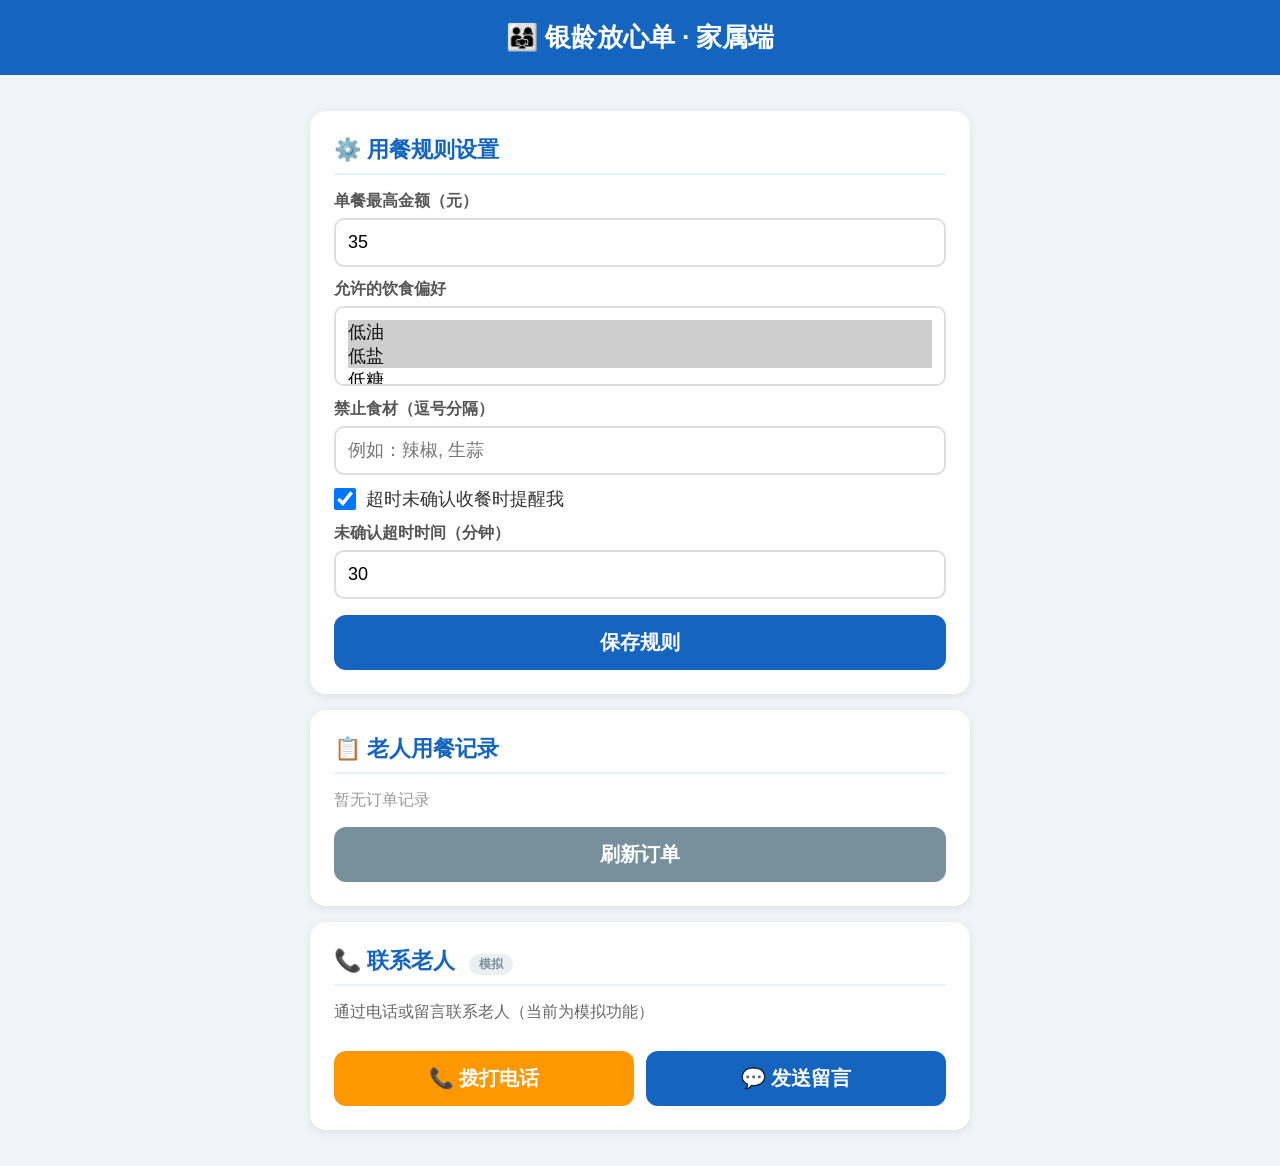
==== frontend/family/index.html @ e3188aa1 "初始化项目骨架：FastAPI后端 + 分层架构 + 接口契约 + 模拟数据 + 前端页面模板" ====
﻿<!DOCTYPE html>
<html lang="zh-CN">
<head>
<meta charset="UTF-8">
<meta name="viewport" content="width=device-width, initial-scale=1.0">
<title>银龄放心单 - 家属端</title>
<style>
  * { margin: 0; padding: 0; box-sizing: border-box; }
  body { font-family: "Microsoft YaHei", sans-serif; background: #F0F4F8; color: #333; min-height: 100vh; }
  .header { background: #1565C0; color: #fff; padding: 20px; text-align: center; font-size: 26px; font-weight: bold; }
  .container { max-width: 700px; margin: 0 auto; padding: 20px; }
  .section { background: #fff; border-radius: 16px; padding: 24px; margin: 16px 0; box-shadow: 0 2px 8px rgba(0,0,0,0.08); }
  .section h2 { font-size: 22px; color: #1565C0; margin-bottom: 16px; border-bottom: 2px solid #E3F2FD; padding-bottom: 8px; }
  .form-row { margin: 12px 0; }
  .form-row label { display: block; font-size: 16px; font-weight: bold; margin-bottom: 6px; color: #555; }
  .form-row input, .form-row select {
    width: 100%; padding: 12px; font-size: 18px; border: 2px solid #ddd;
    border-radius: 10px; outline: none;
  }
  .form-row input:focus { border-color: #1565C0; }
  .checkbox-row { display: flex; align-items: center; gap: 10px; margin: 12px 0; }
  .checkbox-row input[type=checkbox] { width: 22px; height: 22px; }
  .checkbox-row label { font-size: 18px; }
  .btn {
    display: block; width: 100%; padding: 14px; font-size: 20px; font-weight: bold;
    border: none; border-radius: 12px; cursor: pointer; margin-top: 16px; color: #fff;
  }
  .btn-primary { background: #1565C0; }
  .btn-primary:hover { background: #0D47A1; }
  .btn-warn { background: #FF9800; }
  .btn-warn:hover { background: #F57C00; }
  .order-card {
    border: 2px solid #E0E0E0; border-radius: 14px; padding: 18px; margin: 10px 0;
    transition: all 0.2s;
  }
  .order-card:hover { border-color: #1565C0; }
  .order-header { display: flex; justify-content: space-between; align-items: center; }
  .order-id { font-size: 14px; color: #999; }
  .order-meal { font-size: 20px; font-weight: bold; color: #333; }
  .order-status-badge {
    display: inline-block; padding: 4px 14px; border-radius: 20px;
    font-size: 14px; font-weight: bold;
  }
  .badge-pending { background: #FFF3E0; color: #E65100; }
  .badge-delivered { background: #E3F2FD; color: #1565C0; }
  .badge-confirmed { background: #E8F5E9; color: #2E7D32; }
  .badge-timeout { background: #FFEBEE; color: #C62828; }
  .order-detail { font-size: 16px; color: #666; margin-top: 8px; }
  .rule-result { margin-top: 8px; font-size: 14px; }
  .rule-pass { color: #2E7D32; }
  .rule-fail { color: #C62828; }
  .alert-bar {
    background: #FFF3E0; border: 2px solid #FF9800; border-radius: 12px;
    padding: 16px; margin: 12px 0; font-size: 18px; color: #E65100;
  }
  .hidden { display: none; }
  .sim-tag {
    display: inline-block; background: #ECEFF1; color: #78909C;
    padding: 2px 10px; border-radius: 12px; font-size: 12px; margin-left: 8px;
  }
</style>
</head>
<body>
<div class="header">👨‍👩‍👧 银龄放心单 · 家属端</div>
<div class="container">
  <!-- Rules Settings -->
  <div class="section">
    <h2>⚙️ 用餐规则设置</h2>
    <div class="form-row">
      <label>单餐最高金额（元）</label>
      <input type="number" id="maxPrice" value="35" min="0" step="1">
    </div>
    <div class="form-row">
      <label>允许的饮食偏好</label>
      <select id="dietaryPref" multiple style="height:80px">
        <option value="low_oil" selected>低油</option>
        <option value="low_salt" selected>低盐</option>
        <option value="low_sugar">低糖</option>
        <option value="soft_food" selected>软烂易消化</option>
      </select>
    </div>
    <div class="form-row">
      <label>禁止食材（逗号分隔）</label>
      <input type="text" id="blockedItems" placeholder="例如：辣椒, 生蒜">
    </div>
    <div class="checkbox-row">
      <input type="checkbox" id="notifyTimeout" checked>
      <label for="notifyTimeout">超时未确认收餐时提醒我</label>
    </div>
    <div class="form-row">
      <label>未确认超时时间（分钟）</label>
      <input type="number" id="timeoutMin" value="30" min="5" step="5">
    </div>
    <button class="btn btn-primary" onclick="saveRules()">保存规则</button>
  </div>

  <!-- Order List -->
  <div class="section">
    <h2>📋 老人用餐记录</h2>
    <div id="alertArea"></div>
    <div id="orderList"><p style="color:#999;font-size:16px">暂无订单记录</p></div>
    <button class="btn btn-primary" style="background:#78909C" onclick="loadOrders()">刷新订单</button>
  </div>

  <!-- Contact -->
  <div class="section">
    <h2>📞 联系老人 <span class="sim-tag">模拟</span></h2>
    <p style="font-size:16px;color:#666;margin-bottom:12px">通过电话或留言联系老人（当前为模拟功能）</p>
    <div style="display:flex;gap:12px">
      <button class="btn btn-warn" style="flex:1" onclick="contactElder('call')">📞 拨打电话</button>
      <button class="btn btn-primary" style="flex:1" onclick="contactElder('message')">💬 发送留言</button>
    </div>
    <div id="contactResult" class="hidden" style="margin-top:12px;padding:14px;background:#E8F5E9;border-radius:10px;font-size:16px"></div>
  </div>
</div>

<script>
const API = 'http://localhost:8000';
const familyId = 'family_001';
const elderId = 'elder_001';

async function saveRules() {
  const sel = document.getElementById('dietaryPref');
  const allowed = Array.from(sel.selectedOptions).map(o => o.value);
  const blocked = document.getElementById('blockedItems').value.split(',').map(s=>s.trim()).filter(Boolean);
  const rules = {
    max_price: parseFloat(document.getElementById('maxPrice').value) || 35,
    allowed_dietary: allowed,
    blocked_items: blocked,
    notify_on_unconfirm: document.getElementById('notifyTimeout').checked,
    unconfirm_timeout_minutes: parseInt(document.getElementById('timeoutMin').value) || 30,
  };
  const res = await fetch(API + '/api/family/settings', {
    method: 'POST', headers: {'Content-Type':'application/json'},
    body: JSON.stringify({ family_id: familyId, elder_id: elderId, rules: rules })
  });
  const data = await res.json();
  alert('✅ ' + data.message);
}

async function loadOrders() {
  const res = await fetch(API + '/api/family/' + familyId + '/orders');
  const orders = await res.json();
  const list = document.getElementById('orderList');
  const alertArea = document.getElementById('alertArea');
  alertArea.innerHTML = '';
  if (!orders.length) { list.innerHTML = '<p style="color:#999;font-size:16px">暂无订单记录</p>'; return; }
  list.innerHTML = '';
  const statusMap = {created:'已创建',paid:'已支付',preparing:'制作中',delivering:'配送中',delivered:'已送达',confirmed:'已确认收餐',unconfirmed_timeout:'超时未确认'};
  orders.forEach(order => {
    let badgeClass = 'badge-pending';
    if (order.status === 'delivered') badgeClass = 'badge-delivered';
    if (order.status === 'confirmed') badgeClass = 'badge-confirmed';
    if (order.status === 'unconfirmed_timeout') badgeClass = 'badge-timeout';
    const card = document.createElement('div');
    card.className = 'order-card';
    card.innerHTML = '<div class="order-header"><span class="order-meal">' + order.meal_name + '</span>' +
      '<span class="order-status-badge ' + badgeClass + '">' + (statusMap[order.status]||order.status) + '</span></div>' +
      '<div class="order-detail">价格：¥' + order.meal_price + ' | 订单号：' + order.order_id + '</div>' +
      '<div class="rule-result ' + (order.rule_passed?'rule-pass':'rule-fail') + '">' +
      (order.rule_passed ? '✅ 通过家属规则' : '⚠️ ' + (order.rule_detail||'未通过规则')) + '</div>';
    list.appendChild(card);
    if (order.status === 'delivered' && !order.confirmed) {
      alertArea.innerHTML += '<div class="alert-bar">⚠️ 订单 ' + order.order_id + ' 已送达但老人尚未确认收餐</div>';
    }
  });
}

async function contactElder(type) {
  const res = await fetch(API + '/api/family/contact', {
    method: 'POST', headers: {'Content-Type':'application/json'},
    body: JSON.stringify({ order_id: 'latest', family_id: familyId, contact_type: type })
  });
  if (res.ok) {
    const data = await res.json();
    const el = document.getElementById('contactResult');
    el.textContent = data.message;
    el.classList.remove('hidden');
  }
}

loadOrders();
</script>
</body>
</html>
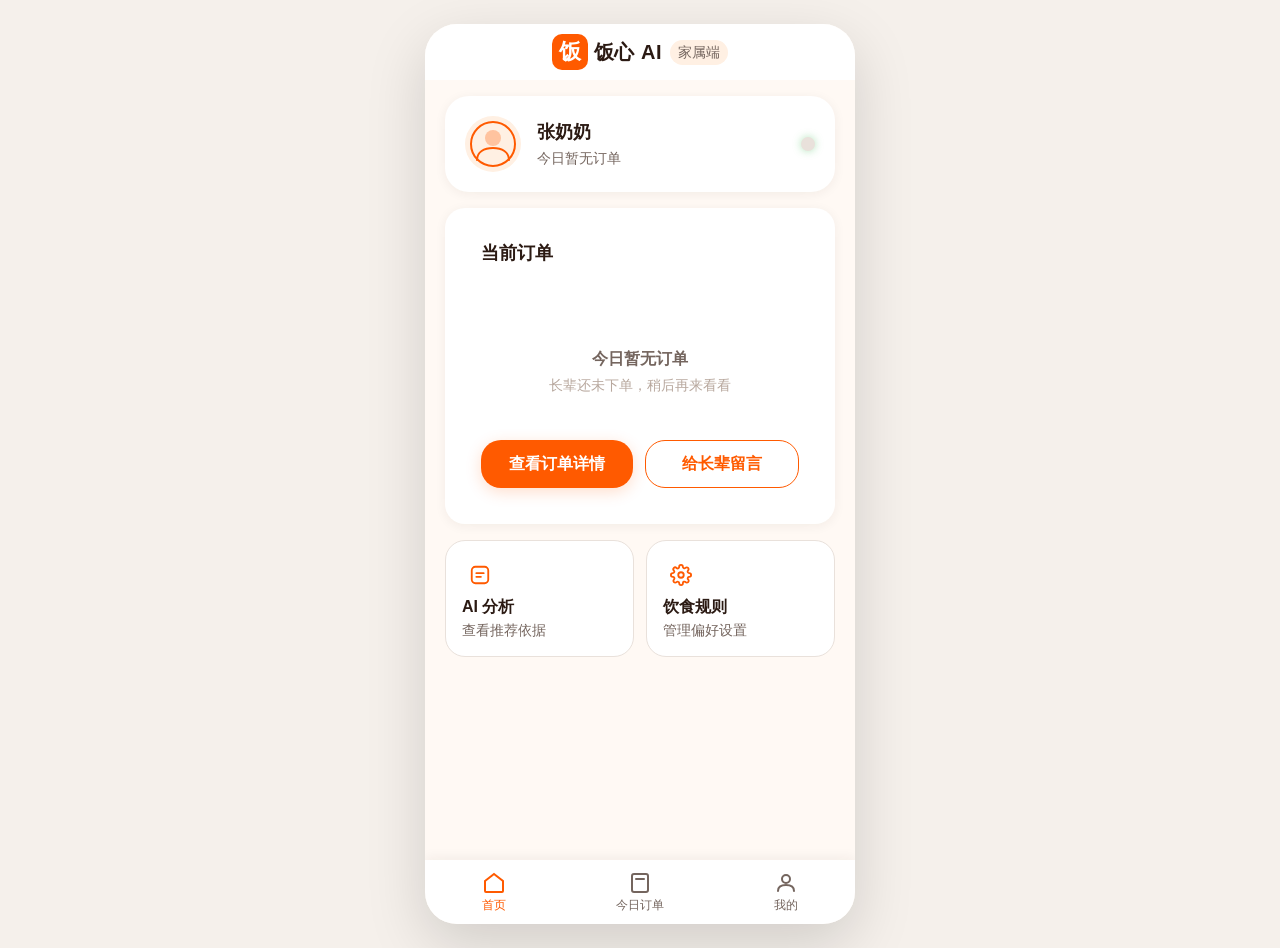
==== commit 92e3ed7c: "v1.0.0 Silver-Meal 完成fit初始化，基线可用版本" ====
--- a/frontend/family/index.html
+++ b/frontend/family/index.html
@@ -1,185 +1,745 @@
-﻿<!DOCTYPE html>
+<!DOCTYPE html>
 <html lang="zh-CN">
 <head>
-<meta charset="UTF-8">
-<meta name="viewport" content="width=device-width, initial-scale=1.0">
-<title>银龄放心单 - 家属端</title>
-<style>
-  * { margin: 0; padding: 0; box-sizing: border-box; }
-  body { font-family: "Microsoft YaHei", sans-serif; background: #F0F4F8; color: #333; min-height: 100vh; }
-  .header { background: #1565C0; color: #fff; padding: 20px; text-align: center; font-size: 26px; font-weight: bold; }
-  .container { max-width: 700px; margin: 0 auto; padding: 20px; }
-  .section { background: #fff; border-radius: 16px; padding: 24px; margin: 16px 0; box-shadow: 0 2px 8px rgba(0,0,0,0.08); }
-  .section h2 { font-size: 22px; color: #1565C0; margin-bottom: 16px; border-bottom: 2px solid #E3F2FD; padding-bottom: 8px; }
-  .form-row { margin: 12px 0; }
-  .form-row label { display: block; font-size: 16px; font-weight: bold; margin-bottom: 6px; color: #555; }
-  .form-row input, .form-row select {
-    width: 100%; padding: 12px; font-size: 18px; border: 2px solid #ddd;
-    border-radius: 10px; outline: none;
-  }
-  .form-row input:focus { border-color: #1565C0; }
-  .checkbox-row { display: flex; align-items: center; gap: 10px; margin: 12px 0; }
-  .checkbox-row input[type=checkbox] { width: 22px; height: 22px; }
-  .checkbox-row label { font-size: 18px; }
-  .btn {
-    display: block; width: 100%; padding: 14px; font-size: 20px; font-weight: bold;
-    border: none; border-radius: 12px; cursor: pointer; margin-top: 16px; color: #fff;
-  }
-  .btn-primary { background: #1565C0; }
-  .btn-primary:hover { background: #0D47A1; }
-  .btn-warn { background: #FF9800; }
-  .btn-warn:hover { background: #F57C00; }
-  .order-card {
-    border: 2px solid #E0E0E0; border-radius: 14px; padding: 18px; margin: 10px 0;
-    transition: all 0.2s;
-  }
-  .order-card:hover { border-color: #1565C0; }
-  .order-header { display: flex; justify-content: space-between; align-items: center; }
-  .order-id { font-size: 14px; color: #999; }
-  .order-meal { font-size: 20px; font-weight: bold; color: #333; }
-  .order-status-badge {
-    display: inline-block; padding: 4px 14px; border-radius: 20px;
-    font-size: 14px; font-weight: bold;
-  }
-  .badge-pending { background: #FFF3E0; color: #E65100; }
-  .badge-delivered { background: #E3F2FD; color: #1565C0; }
-  .badge-confirmed { background: #E8F5E9; color: #2E7D32; }
-  .badge-timeout { background: #FFEBEE; color: #C62828; }
-  .order-detail { font-size: 16px; color: #666; margin-top: 8px; }
-  .rule-result { margin-top: 8px; font-size: 14px; }
-  .rule-pass { color: #2E7D32; }
-  .rule-fail { color: #C62828; }
-  .alert-bar {
-    background: #FFF3E0; border: 2px solid #FF9800; border-radius: 12px;
-    padding: 16px; margin: 12px 0; font-size: 18px; color: #E65100;
-  }
-  .hidden { display: none; }
-  .sim-tag {
-    display: inline-block; background: #ECEFF1; color: #78909C;
-    padding: 2px 10px; border-radius: 12px; font-size: 12px; margin-left: 8px;
-  }
-</style>
+  <meta charset="UTF-8">
+  <meta name="viewport" content="width=device-width, initial-scale=1.0, user-scalable=no">
+  <meta http-equiv="Cache-Control" content="no-cache, no-store, must-revalidate">
+  <meta http-equiv="Pragma" content="no-cache">
+  <meta http-equiv="Expires" content="0">
+  <title>饭心 AI · 家属端</title>
+  <link rel="stylesheet" href="css/style.css?v=20260802u">
 </head>
 <body>
-<div class="header">👨‍👩‍👧 银龄放心单 · 家属端</div>
-<div class="container">
-  <!-- Rules Settings -->
-  <div class="section">
-    <h2>⚙️ 用餐规则设置</h2>
-    <div class="form-row">
-      <label>单餐最高金额（元）</label>
-      <input type="number" id="maxPrice" value="35" min="0" step="1">
-    </div>
-    <div class="form-row">
-      <label>允许的饮食偏好</label>
-      <select id="dietaryPref" multiple style="height:80px">
-        <option value="low_oil" selected>低油</option>
-        <option value="low_salt" selected>低盐</option>
-        <option value="low_sugar">低糖</option>
-        <option value="soft_food" selected>软烂易消化</option>
-      </select>
-    </div>
-    <div class="form-row">
-      <label>禁止食材（逗号分隔）</label>
-      <input type="text" id="blockedItems" placeholder="例如：辣椒, 生蒜">
-    </div>
-    <div class="checkbox-row">
-      <input type="checkbox" id="notifyTimeout" checked>
-      <label for="notifyTimeout">超时未确认收餐时提醒我</label>
-    </div>
-    <div class="form-row">
-      <label>未确认超时时间（分钟）</label>
-      <input type="number" id="timeoutMin" value="30" min="5" step="5">
-    </div>
-    <button class="btn btn-primary" onclick="saveRules()">保存规则</button>
+
+<div class="app-container">
+
+  <!-- 共享 Toast -->
+  <div class="toast" id="toast" style="display:none;"></div>
+
+  <!-- ============================================================ -->
+  <!-- PAGE B-01: 今日状态                                              -->
+  <!-- ============================================================ -->
+  <section class="page page--active" id="page-status">
+    <header class="brand-header">
+      <div class="brand-logo">
+        <div class="logo-icon-text">饭</div>
+        <span class="brand-name">饭心 AI</span>
+      </div>
+      <span class="brand-tag">家属端</span>
+    </header>
+
+    <!-- 长辈状态头部 ElderStatusHeader -->
+    <div class="elder-status-header">
+      <div class="elder-avatar">
+        <svg viewBox="0 0 48 48" fill="none"><circle cx="24" cy="24" r="22" fill="#FFF0E3" stroke="#FF5A00" stroke-width="2"/><circle cx="24" cy="18" r="8" fill="#FF5A00" opacity=".3"/><path d="M8 40C8 32 15 28 24 28C33 28 40 32 40 40" stroke="#FF5A00" stroke-width="2" stroke-linecap="round"/></svg>
+      </div>
+      <div class="elder-info">
+        <h2 class="elder-name" id="homeElderName">张奶奶</h2>
+        <p class="elder-status-text" id="elderStatusText">今日已下单，餐品配送中</p>
+      </div>
+      <div class="elder-status-indicator" id="elderStatusDot"></div>
+    </div>
+
+    <!-- 今日订单卡片 TodayOrderCard -->
+    <div class="today-order-card" id="todayOrderCard">
+      <div class="order-card-header">
+        <h3 class="order-card-title">当前订单</h3>
+        <span class="order-status-badge" id="orderStatusBadge">配送中</span>
+      </div>
+      <div class="order-card-body" id="orderCardBody">
+        <div class="order-meal-row">
+          <div class="order-meal-icon">
+            <img class="order-meal-img" id="orderMealImage" src="" alt="" style="display:none;">
+            <svg viewBox="0 0 40 40" fill="none"><ellipse cx="20" cy="28" rx="16" ry="5" fill="#E9E1DB" opacity=".4"/><ellipse cx="20" cy="20" rx="12" ry="9" fill="white" stroke="#E9E1DB" stroke-width="1.5"/></svg>
+          </div>
+          <div class="order-meal-info">
+            <span class="order-meal-name" id="orderMealName">--</span>
+            <span class="order-meal-price" id="orderMealPrice">--</span>
+          </div>
+        </div>
+        <div class="order-meta-row">
+          <div class="order-meta-item">
+            <svg viewBox="0 0 16 16" width="14" height="14"><circle cx="8" cy="8" r="7" stroke="#74655E" stroke-width="1.5"/><path d="M8 4V8L10.5 10" stroke="#74655E" stroke-width="1.5" stroke-linecap="round"/></svg>
+            <span id="orderEta">预计 -- 分钟</span>
+          </div>
+          <div class="order-meta-item">
+            <svg viewBox="0 0 16 16" width="14" height="14"><rect x="2" y="3" width="12" height="11" rx="2" stroke="#74655E" stroke-width="1.5"/><line x1="5" y1="7" x2="11" y2="7" stroke="#74655E" stroke-width="1.5"/><line x1="5" y1="10" x2="9" y2="10" stroke="#74655E" stroke-width="1.5"/></svg>
+            <span id="orderRulePass">规则已通过</span>
+          </div>
+        </div>
+      </div>
+      <!-- 无订单状态 -->
+      <div class="order-card-empty" id="orderCardEmpty" style="display:none;">
+        <div class="empty-icon">
+          <svg viewBox="0 0 48 48" fill="none"><circle cx="24" cy="24" r="20" stroke="#E9E1DB" stroke-width="2"/><line x1="16" y1="24" x2="32" y2="24" stroke="#E9E1DB" stroke-width="2" stroke-linecap="round"/></svg>
+        </div>
+        <p class="empty-text">今日暂无订单</p>
+        <p class="empty-hint">长辈还未下单，稍后再来看看</p>
+      </div>
+      <div class="order-card-actions">
+        <button class="action-btn action-btn--primary" id="viewOrderBtn">查看订单详情</button>
+        <button class="action-btn action-btn--secondary" id="leaveMsgBtn">给长辈留言</button>
+      </div>
+    </div>
+
+    <!-- 快捷操作 FamilyQuickActions -->
+    <div class="family-quick-actions">
+      <button class="family-quick-btn" id="viewAnalysisBtn">
+        <div class="fq-icon fq-icon--analysis">
+          <svg viewBox="0 0 24 24" width="22" height="22" fill="none"><rect x="3" y="3" width="18" height="18" rx="4" stroke="#FF5A00" stroke-width="2"/><line x1="8" y1="10" x2="16" y2="10" stroke="#FF5A00" stroke-width="2" stroke-linecap="round"/><line x1="8" y1="14" x2="13" y2="14" stroke="#FF5A00" stroke-width="2" stroke-linecap="round"/></svg>
+        </div>
+        <span class="fq-label">AI 分析</span>
+        <span class="fq-desc">查看推荐依据</span>
+      </button>
+      <button class="family-quick-btn" id="settingsBtn">
+        <div class="fq-icon fq-icon--settings">
+          <svg viewBox="0 0 24 24" width="22" height="22" fill="none"><circle cx="12" cy="12" r="3" stroke="#FF5A00" stroke-width="2"/><path d="M19.4 15a1.65 1.65 0 0 0 .33 1.82l.06.06a2 2 0 1 1-2.83 2.83l-.06-.06a1.65 1.65 0 0 0-1.82-.33 1.65 1.65 0 0 0-1 1.51V21a2 2 0 0 1-4 0v-.09A1.65 1.65 0 0 0 9 19.4a1.65 1.65 0 0 0-1.82.33l-.06.06a2 2 0 1 1-2.83-2.83l.06-.06A1.65 1.65 0 0 0 4.68 15a1.65 1.65 0 0 0-1.51-1H3a2 2 0 0 1 0-4h.09A1.65 1.65 0 0 0 4.6 9a1.65 1.65 0 0 0-.33-1.82l-.06-.06a2 2 0 1 1 2.83-2.83l.06.06A1.65 1.65 0 0 0 9 4.68a1.65 1.65 0 0 0 1-1.51V3a2 2 0 0 1 4 0v.09a1.65 1.65 0 0 0 1 1.51 1.65 1.65 0 0 0 1.82-.33l.06-.06a2 2 0 1 1 2.83 2.83l-.06.06A1.65 1.65 0 0 0 19.4 9a1.65 1.65 0 0 0 1.51 1H21a2 2 0 0 1 0 4h-.09a1.65 1.65 0 0 0-1.51 1z" stroke="#FF5A00" stroke-width="2"/></svg>
+        </div>
+        <span class="fq-label">饮食规则</span>
+        <span class="fq-desc">管理偏好设置</span>
+      </button>
+    </div>
+
+    <!-- 底部导航 FamilyBottomNav -->
+    <nav class="bottom-nav">
+      <button class="nav-item nav-item--active" data-page="status">
+        <svg class="nav-icon" viewBox="0 0 24 24" fill="none"><path d="M3 10L12 3L21 10V20C21 20.5 20.5 21 20 21H4C3.5 21 3 20.5 3 20V10Z" stroke="currentColor" stroke-width="2"/></svg>
+        <span class="nav-label">首页</span>
+      </button>
+      <button class="nav-item" data-page="orders">
+        <svg class="nav-icon" viewBox="0 0 24 24" fill="none"><rect x="4" y="3" width="16" height="18" rx="2" stroke="currentColor" stroke-width="2"/><line x1="8" y1="8" x2="16" y2="8" stroke="currentColor" stroke-width="2" stroke-linecap="round"/></svg>
+        <span class="nav-label">今日订单</span>
+      </button>
+      <button class="nav-item" data-page="profile">
+        <svg class="nav-icon" viewBox="0 0 24 24" fill="none"><circle cx="12" cy="8" r="4" stroke="currentColor" stroke-width="2"/><path d="M4 20C4 16 7.5 14 12 14C16.5 14 20 16 20 20" stroke="currentColor" stroke-width="2" stroke-linecap="round"/></svg>
+        <span class="nav-label">我的</span>
+      </button>
+    </nav>
+  </section>
+
+  <!-- ============================================================ -->
+  <!-- PAGE B-02: AI 分析                                              -->
+  <!-- ============================================================ -->
+  <section class="page" id="page-analysis">
+    <header class="page-header">
+      <button class="back-btn" data-back="status">
+        <svg viewBox="0 0 24 24" width="24" height="24"><path d="M15 4L7 12L15 20" stroke="currentColor" stroke-width="2.5" stroke-linecap="round" stroke-linejoin="round"/></svg>
+      </button>
+      <span class="page-title">AI 分析</span>
+      <div class="header-spacer"></div>
+    </header>
+
+    <!-- 分析摘要 AnalysisSummary -->
+    <div class="analysis-summary">
+      <div class="summary-header">
+        <svg viewBox="0 0 24 24" width="24" height="24"><circle cx="12" cy="12" r="10" stroke="#FF5A00" stroke-width="2"/><path d="M12 6V12L16 14" stroke="#FF5A00" stroke-width="2" stroke-linecap="round"/></svg>
+        <span class="summary-title">本次推荐分析</span>
+      </div>
+      <p class="summary-text" id="analysisSummaryText">
+        根据张奶奶的口味偏好和家属设定的饮食规则，AI 综合评估后推荐了最适合的餐品。
+      </p>
+    </div>
+
+    <!-- 规则命中列表 RuleMatchList -->
+    <div class="rule-match-list">
+      <h3 class="rule-section-title">偏好与规则匹配</h3>
+      <div id="ruleMatchList"></div>
+    </div>
+
+    <!-- 适合度徽章 SuitabilityBadge -->
+    <div class="suitability-badge">
+      <div class="suitability-score">
+        <svg viewBox="0 0 64 64" width="64" height="64">
+          <circle cx="32" cy="32" r="28" fill="none" stroke="#E9E1DB" stroke-width="4"/>
+          <circle cx="32" cy="32" r="28" fill="none" stroke="#35B84A" stroke-width="4" stroke-dasharray="176" stroke-dashoffset="26" stroke-linecap="round" transform="rotate(-90 32 32)"/>
+        </svg>
+        <span class="score-text" id="analysisScore">--%</span>
+      </div>
+      <div class="suitability-info">
+        <span class="suitability-title">综合适合度</span>
+        <span class="suitability-desc" id="suitabilityDesc">AI 正在评估...</span>
+      </div>
+    </div>
+  </section>
+
+  <!-- ============================================================ -->
+  <!-- PAGE B-03: 订单详情                                              -->
+  <!-- ============================================================ -->
+  <section class="page" id="page-orderdetail">
+    <header class="page-header">
+      <button class="back-btn" data-back="status">
+        <svg viewBox="0 0 24 24" width="24" height="24"><path d="M15 4L7 12L15 20" stroke="currentColor" stroke-width="2.5" stroke-linecap="round" stroke-linejoin="round"/></svg>
+      </button>
+      <span class="page-title">订单详情</span>
+      <div class="header-spacer"></div>
+    </header>
+
+    <!-- 订单信息卡片 -->
+    <div class="od-header-card">
+      <div class="od-meal-info">
+        <span class="od-meal-name" id="odMealName">清蒸鲈鱼套餐</span>
+        <span class="od-meal-price" id="odMealPrice">¥28.00</span>
+      </div>
+      <div class="od-id-row">
+        <span class="od-id" id="odOrderId">ORD-A1B2C3D4</span>
+        <span class="od-status-tag" id="odStatusTag">配送中</span>
+      </div>
+    </div>
+
+    <!-- 订单时间线 OrderTimeline -->
+    <div class="order-timeline" id="orderTimeline">
+      <div class="ot-step ot-step--done">
+        <div class="ot-indicator"><div class="ot-dot ot-dot--done"></div><div class="ot-line ot-line--done"></div></div>
+        <div class="ot-content">
+          <span class="ot-title">已下单</span>
+          <span class="ot-time" id="otTimeCreated">12:00</span>
+        </div>
+      </div>
+      <div class="ot-step ot-step--done">
+        <div class="ot-indicator"><div class="ot-dot ot-dot--done"></div><div class="ot-line ot-line--done"></div></div>
+        <div class="ot-content">
+          <span class="ot-title">商家接单</span>
+          <span class="ot-time" id="otTimePaid">12:02</span>
+        </div>
+      </div>
+      <div class="ot-step ot-step--done">
+        <div class="ot-indicator"><div class="ot-dot ot-dot--done"></div><div class="ot-line ot-line--active"></div></div>
+        <div class="ot-content">
+          <span class="ot-title">制作中</span>
+          <span class="ot-time" id="otTimePreparing">12:05</span>
+        </div>
+      </div>
+      <div class="ot-step ot-step--active">
+        <div class="ot-indicator"><div class="ot-dot ot-dot--active"></div><div class="ot-line"></div></div>
+        <div class="ot-content">
+          <span class="ot-title ot-title--current">配送中</span>
+          <span class="ot-time" id="otTimeDelivering">预计 12:35</span>
+        </div>
+      </div>
+      <div class="ot-step">
+        <div class="ot-indicator"><div class="ot-dot"></div></div>
+        <div class="ot-content">
+          <span class="ot-title">已送达</span>
+          <span class="ot-time ot-time--pending">待进入</span>
+        </div>
+      </div>
+    </div>
+
+    <!-- 收餐待确认提醒 ReceiptPendingAlert -->
+    <div class="receipt-alert" id="receiptAlert" style="display:none;">
+      <svg viewBox="0 0 20 20" width="18" height="18"><circle cx="10" cy="10" r="9" stroke="#F28C28" stroke-width="1.5"/><line x1="10" y1="5" x2="10" y2="11" stroke="#F28C28" stroke-width="1.5" stroke-linecap="round"/><circle cx="10" cy="14.5" r="1" fill="#F28C28"/></svg>
+      <span>餐品已送达，等待长辈确认收餐</span>
+    </div>
+
+    <!-- 返回 + 联系按钮 -->
+    <div class="od-actions">
+      <button class="action-btn action-btn--secondary" id="contactElderBtn">联系长辈（模拟）</button>
+    </div>
+
+    <!-- 模拟通话弹窗 -->
+    <div class="call-modal" id="callModal" style="display:none;">
+      <div class="call-bg"></div>
+      <div class="call-content">
+        <span class="call-sim-badge">模 拟</span>
+        <div class="call-avatar">
+          <svg viewBox="0 0 80 80" fill="none"><circle cx="40" cy="40" r="38" fill="#FFF0E3" stroke="#FF5A00" stroke-width="2"/><circle cx="40" cy="28" r="12" fill="#FF5A00" opacity=".3"/><path d="M16 64C16 52 26 46 40 46C54 46 64 52 64 64" stroke="#FF5A00" stroke-width="2.5" stroke-linecap="round"/></svg>
+        </div>
+        <h2 class="call-name">张奶奶</h2>
+        <p class="call-status" id="callStatus">正在呼叫...</p>
+        <p class="call-timer" id="callTimer" style="display:none;">00:00</p>
+        <p class="call-sim-hint">此通话为模拟演示，不会实际拨出</p>
+        <button class="call-hangup-btn" id="callHangupBtn" onclick="(function(){var m=document.getElementById('callModal');if(m)m.style.display='none';var t=document.getElementById('callStatus');if(t)t.textContent='正在呼叫...';var tm=document.getElementById('callTimer');if(tm)tm.style.display='none';})();">
+          <svg viewBox="0 0 24 24" width="28" height="28" fill="none"><path d="M6.5 10.5C8 8.5 10 7.5 12 7.5C14 7.5 16 8.5 17.5 10.5L19 9C17 6.5 14.5 5 12 5C9.5 5 7 6.5 5 9L6.5 10.5Z" fill="white"/><path d="M9 13C10 11.5 11 11 12 11C13 11 14 11.5 15 13L16.5 11.5C14.5 9.5 12.5 8.5 12 8.5C11.5 8.5 9.5 9.5 7.5 11.5L9 13Z" fill="white"/><rect x="6" y="15" width="12" height="4" rx="1" fill="white"/></svg>
+        </button>
+      </div>
+    </div>
+
+    <nav class="bottom-nav">
+      <button class="nav-item" data-page="status">
+        <svg class="nav-icon" viewBox="0 0 24 24" fill="none"><path d="M3 10L12 3L21 10V20C21 20.5 20.5 21 20 21H4C3.5 21 3 20.5 3 20V10Z" stroke="currentColor" stroke-width="2"/></svg>
+        <span class="nav-label">首页</span>
+      </button>
+      <button class="nav-item nav-item--active" data-page="orders">
+        <svg class="nav-icon" viewBox="0 0 24 24" fill="none"><rect x="4" y="3" width="16" height="18" rx="2" stroke="currentColor" stroke-width="2"/><line x1="8" y1="8" x2="16" y2="8" stroke="currentColor" stroke-width="2" stroke-linecap="round"/></svg>
+        <span class="nav-label">今日订单</span>
+      </button>
+      <button class="nav-item" data-page="profile">
+        <svg class="nav-icon" viewBox="0 0 24 24" fill="none"><circle cx="12" cy="8" r="4" stroke="currentColor" stroke-width="2"/><path d="M4 20C4 16 7.5 14 12 14C16.5 14 20 16 20 20" stroke="currentColor" stroke-width="2" stroke-linecap="round"/></svg>
+        <span class="nav-label">我的</span>
+      </button>
+    </nav>
+  </section>
+
+  <!-- ============================================================ -->
+  <!-- PAGE B-04: 家属留言                                              -->
+  <!-- ============================================================ -->
+  <section class="page" id="page-messages">
+    <header class="page-header">
+      <button class="back-btn" data-back="status">
+        <svg viewBox="0 0 24 24" width="24" height="24"><path d="M15 4L7 12L15 20" stroke="currentColor" stroke-width="2.5" stroke-linecap="round" stroke-linejoin="round"/></svg>
+      </button>
+      <span class="page-title">留言</span>
+      <div class="header-spacer"></div>
+    </header>
+
+    <!-- 消息线程 MessageThread -->
+    <div class="message-thread" id="messageThread">
+      <div class="msg-empty" id="msgEmpty">
+        <div class="msg-empty-icon">
+          <svg viewBox="0 0 48 48" fill="none"><rect x="8" y="8" width="32" height="32" rx="8" stroke="#E9E1DB" stroke-width="2"/><path d="M16 22H32M16 28H26" stroke="#E9E1DB" stroke-width="2" stroke-linecap="round"/></svg>
+        </div>
+        <p class="msg-empty-text">暂无留言</p>
+        <p class="msg-empty-hint">给长辈发送一条关心的消息</p>
+      </div>
+    </div>
+
+    <!-- 消息输入框 MessageComposer -->
+    <div class="message-composer">
+      <div class="composer-input-wrap">
+        <input type="text" class="composer-input" id="msgInput" placeholder="输入留言..." maxlength="500">
+      </div>
+      <button class="composer-send-btn" id="msgSendBtn" disabled>
+        <svg viewBox="0 0 20 20" width="18" height="18" fill="none"><path d="M4 10L16 2L14 18L10 12L4 10Z" fill="currentColor"/></svg>
+      </button>
+    </div>
+  </section>
+
+  <!-- ============================================================ -->
+  <!-- PAGE B-05: 饮食规则                                              -->
+  <!-- ============================================================ -->
+  <section class="page" id="page-settings">
+    <header class="page-header">
+      <button class="back-btn" data-back="status">
+        <svg viewBox="0 0 24 24" width="24" height="24"><path d="M15 4L7 12L15 20" stroke="currentColor" stroke-width="2.5" stroke-linecap="round" stroke-linejoin="round"/></svg>
+      </button>
+      <span class="page-title">饮食规则</span>
+      <div class="header-spacer"></div>
+    </header>
+
+    <!-- 预算设置 -->
+    <div class="settings-group">
+      <div class="settings-group-header">
+        <svg viewBox="0 0 20 20" width="18" height="18"><circle cx="10" cy="10" r="9" stroke="#FF5A00" stroke-width="1.5"/><path d="M6 8C6 6.5 7.5 5.5 10 5.5C12.5 5.5 14 7 14 8.5C14 10.5 10 12.5 10 12.5C10 12.5 6 10.5 6 8Z" stroke="#FF5A00" stroke-width="1.5"/></svg>
+        <span class="settings-group-title">单餐预算上限</span>
+      </div>
+      <div class="budget-row">
+        <span class="budget-label">最高金额</span>
+        <div class="budget-input-wrap">
+          <span class="budget-symbol">¥</span>
+          <input type="number" class="budget-input" id="budgetInput" value="35" min="10" max="200" step="1">
+        </div>
+        <span class="budget-suffix">/ 餐</span>
+      </div>
+      <input type="range" class="budget-slider" id="budgetSlider" min="10" max="200" value="35" step="5">
+      <div class="budget-range-labels">
+        <span>¥10</span><span>¥50</span><span>¥100</span><span>¥150</span><span>¥200</span>
+      </div>
+    </div>
+
+    <!-- 饮食偏好 -->
+    <div class="settings-group">
+      <div class="settings-group-header">
+        <svg viewBox="0 0 20 20" width="18" height="18"><path d="M3 5H17M3 10H17M3 15H12" stroke="#FF5A00" stroke-width="1.5" stroke-linecap="round"/></svg>
+        <span class="settings-group-title">饮食偏好</span>
+      </div>
+      <p class="settings-group-desc">选择长辈适合的饮食类型，AI 推荐时会优先匹配</p>
+      <div class="dietary-options" id="dietaryOptions">
+        <label class="dietary-option">
+          <input type="checkbox" value="low_oil" checked>
+          <span class="dietary-checkbox"></span>
+          <div class="dietary-info">
+            <span class="dietary-name">低油</span>
+            <span class="dietary-example">少油烹饪，清淡健康</span>
+          </div>
+        </label>
+        <label class="dietary-option">
+          <input type="checkbox" value="low_salt" checked>
+          <span class="dietary-checkbox"></span>
+          <div class="dietary-info">
+            <span class="dietary-name">低盐</span>
+            <span class="dietary-example">控制盐分摄入</span>
+          </div>
+        </label>
+        <label class="dietary-option">
+          <input type="checkbox" value="low_sugar">
+          <span class="dietary-checkbox"></span>
+          <div class="dietary-info">
+            <span class="dietary-name">低糖</span>
+            <span class="dietary-example">减少糖分摄入</span>
+          </div>
+        </label>
+        <label class="dietary-option">
+          <input type="checkbox" value="soft_food">
+          <span class="dietary-checkbox"></span>
+          <div class="dietary-info">
+            <span class="dietary-name">软烂易消化</span>
+            <span class="dietary-example">适合牙口不好的长辈</span>
+          </div>
+        </label>
+        <label class="dietary-option">
+          <input type="checkbox" value="vegetarian">
+          <span class="dietary-checkbox"></span>
+          <div class="dietary-info">
+            <span class="dietary-name">素食</span>
+            <span class="dietary-example">无肉无海鲜的植物性饮食</span>
+          </div>
+        </label>
+        <label class="dietary-option">
+          <input type="checkbox" value="high_protein">
+          <span class="dietary-checkbox"></span>
+          <div class="dietary-info">
+            <span class="dietary-name">高蛋白</span>
+            <span class="dietary-example">补充蛋白质，增强营养</span>
+          </div>
+        </label>
+        <label class="dietary-option">
+          <input type="checkbox" value="low_carb">
+          <span class="dietary-checkbox"></span>
+          <div class="dietary-info">
+            <span class="dietary-name">低碳水</span>
+            <span class="dietary-example">控制主食和糖分</span>
+          </div>
+        </label>
+        <label class="dietary-option">
+          <input type="checkbox" value="gluten_free">
+          <span class="dietary-checkbox"></span>
+          <div class="dietary-info">
+            <span class="dietary-name">无麸质</span>
+            <span class="dietary-example">避免面筋不耐受</span>
+          </div>
+        </label>
+        <label class="dietary-option">
+          <input type="checkbox" value="halal">
+          <span class="dietary-checkbox"></span>
+          <div class="dietary-info">
+            <span class="dietary-name">清真</span>
+            <span class="dietary-example">清真饮食，不含猪肉</span>
+          </div>
+        </label>
+        <label class="dietary-option">
+          <input type="checkbox" value="no_pork">
+          <span class="dietary-checkbox"></span>
+          <div class="dietary-info">
+            <span class="dietary-name">无猪肉</span>
+            <span class="dietary-example">不吃猪肉</span>
+          </div>
+        </label>
+        <label class="dietary-option">
+          <input type="checkbox" value="no_seafood">
+          <span class="dietary-checkbox"></span>
+          <div class="dietary-info">
+            <span class="dietary-name">无海鲜</span>
+            <span class="dietary-example">不吃海鲜</span>
+          </div>
+        </label>
+        <label class="dietary-option">
+          <input type="checkbox" value="low_purine">
+          <span class="dietary-checkbox"></span>
+          <div class="dietary-info">
+            <span class="dietary-name">低嘌呤</span>
+            <span class="dietary-example">适合尿酸偏高人群</span>
+          </div>
+        </label>
+      </div>
+      <p class="settings-group-hint">可上下滑动查看更多选项</p>
+    </div>
+
+    <!-- 禁忌食材 -->
+    <div class="settings-group">
+      <div class="settings-group-header">
+        <svg viewBox="0 0 20 20" width="18" height="18"><circle cx="10" cy="10" r="9" stroke="#C63B2F" stroke-width="1.5"/><line x1="6" y1="6" x2="14" y2="14" stroke="#C63B2F" stroke-width="1.5" stroke-linecap="round"/></svg>
+        <span class="settings-group-title">禁忌食材</span>
+      </div>
+      <p class="settings-group-desc">添加长辈不能吃的食材，推荐时会自动排除</p>
+      <div class="blocked-tags" id="blockedTags"></div>
+      <div class="blocked-input-row">
+        <input type="text" class="blocked-input" id="blockedInput" placeholder="输入食材名称，如：海鲜" maxlength="20">
+        <button class="blocked-add-btn" id="blockedAddBtn">添加</button>
+      </div>
+    </div>
+
+    <!-- 提醒设置 -->
+    <div class="settings-group">
+      <div class="settings-group-header">
+        <svg viewBox="0 0 20 20" width="18" height="18"><path d="M14 12V8C14 5.5 12 3.5 9.5 3.5C7 3.5 5 5.5 5 8V12L3 14H16L14 12Z" stroke="#FF5A00" stroke-width="1.5"/><circle cx="13" cy="16" r="2" fill="#FF5A00" opacity=".2" stroke="#FF5A00" stroke-width="1.5"/></svg>
+        <span class="settings-group-title">提醒设置</span>
+      </div>
+      <div class="toggle-row">
+        <div class="toggle-info">
+          <span class="toggle-label">超时未确认提醒</span>
+          <span class="toggle-desc">长辈超过设定时间未确认收餐时推送通知</span>
+        </div>
+        <label class="toggle-switch">
+          <input type="checkbox" id="notifyToggle" checked>
+          <span class="toggle-slider"></span>
+        </label>
+      </div>
+      <div class="timeout-row" id="timeoutRow">
+        <span class="timeout-label">超时时间</span>
+        <div class="timeout-input-wrap">
+          <select class="timeout-select" id="timeoutSelect">
+            <option value="15">15 分钟</option>
+            <option value="30" selected>30 分钟</option>
+            <option value="45">45 分钟</option>
+            <option value="60">60 分钟</option>
+          </select>
+        </div>
+      </div>
+    </div>
+
+    <!-- 备注 -->
+    <div class="settings-group">
+      <div class="settings-group-header">
+        <svg viewBox="0 0 20 20" width="18" height="18"><rect x="3" y="3" width="14" height="14" rx="3" stroke="#FF5A00" stroke-width="1.5"/><line x1="7" y1="8" x2="13" y2="8" stroke="#FF5A00" stroke-width="1.2" stroke-linecap="round"/><line x1="7" y1="11" x2="13" y2="11" stroke="#FF5A00" stroke-width="1.2" stroke-linecap="round"/></svg>
+        <span class="settings-group-title">备注</span>
+      </div>
+      <textarea class="notes-input" id="notesInput" placeholder="如：多加米饭、少放味精、不要辣..." maxlength="200"></textarea>
+      <span class="notes-count" id="notesCount">0 / 200</span>
+    </div>
+
+    <!-- 保存按钮 -->
+    <div class="settings-save-area">
+      <button class="save-btn" id="saveSettingsBtn">保存规则</button>
+      <button class="reset-btn" id="resetSettingsBtn">恢复默认</button>
+    </div>
+  </section>
+
+  <!-- 规则确认弹窗 -->
+  <div class="rules-confirm-overlay" id="rulesConfirmOverlay" style="display:none;">
+    <div class="rules-confirm-box">
+      <div class="rules-confirm-icon">⚙️</div>
+      <p class="rules-confirm-title">确认保存规则</p>
+      <p class="rules-confirm-desc">请确认以下用餐规则：</p>
+      <div class="rules-preview" id="rulesConfirmPreview"></div>
+      <div class="rules-confirm-actions">
+        <button class="rules-btn rules-btn--back" id="rulesConfirmBack">返回修改</button>
+        <button class="rules-btn rules-btn--save" id="rulesConfirmSave">确认保存</button>
+      </div>
+    </div>
   </div>
 
-  <!-- Order List -->
-  <div class="section">
-    <h2>📋 老人用餐记录</h2>
-    <div id="alertArea"></div>
-    <div id="orderList"><p style="color:#999;font-size:16px">暂无订单记录</p></div>
-    <button class="btn btn-primary" style="background:#78909C" onclick="loadOrders()">刷新订单</button>
-  </div>
-
-  <!-- Contact -->
-  <div class="section">
-    <h2>📞 联系老人 <span class="sim-tag">模拟</span></h2>
-    <p style="font-size:16px;color:#666;margin-bottom:12px">通过电话或留言联系老人（当前为模拟功能）</p>
-    <div style="display:flex;gap:12px">
-      <button class="btn btn-warn" style="flex:1" onclick="contactElder('call')">📞 拨打电话</button>
-      <button class="btn btn-primary" style="flex:1" onclick="contactElder('message')">💬 发送留言</button>
-    </div>
-    <div id="contactResult" class="hidden" style="margin-top:12px;padding:14px;background:#E8F5E9;border-radius:10px;font-size:16px"></div>
-  </div>
+  <!-- ============================================================ -->
+  <!-- PAGE B-06: 我的                                                  -->
+  <!-- ============================================================ -->
+  <section class="page" id="page-profile">
+    <header class="page-header">
+      <button class="back-btn" data-back="status">
+        <svg viewBox="0 0 24 24" width="24" height="24"><path d="M15 4L7 12L15 20" stroke="currentColor" stroke-width="2.5" stroke-linecap="round" stroke-linejoin="round"/></svg>
+      </button>
+      <span class="page-title">我的</span>
+      <div class="header-spacer"></div>
+    </header>
+
+    <!-- 家属信息（点击进入个人信息编辑页） -->
+    <div class="elder-status-header elder-card" id="familyElderCard">
+      <div class="elder-avatar">
+        <svg viewBox="0 0 48 48" fill="none"><circle cx="24" cy="24" r="22" fill="#FFF0E3" stroke="#FF5A00" stroke-width="2"/><circle cx="24" cy="16" r="7" fill="#FF5A00" opacity=".3"/><path d="M10 38C10 31 16 28 24 28C32 28 38 31 38 38" stroke="#FF5A00" stroke-width="2" stroke-linecap="round"/></svg>
+      </div>
+      <div class="elder-info">
+        <h2 class="elder-name" id="familyProfileName">女儿</h2>
+        <p class="elder-status-text" id="familyProfileInfo">关注长辈：张奶奶</p>
+      </div>
+      <svg class="profile-arrow" viewBox="0 0 16 16" width="16" height="16"><path d="M5 3L11 8L5 13" stroke="#B8A89E" stroke-width="1.5" stroke-linecap="round" stroke-linejoin="round"/></svg>
+    </div>
+
+    <!-- 功能入口 -->
+    <div class="family-quick-actions">
+      <button class="family-quick-btn" id="profileMsgsBtn">
+        <div class="fq-icon fq-icon--analysis">
+          <svg viewBox="0 0 24 24" width="22" height="22" fill="none"><path d="M4 4H20V16H8L4 20V4Z" stroke="#FF5A00" stroke-width="2" stroke-linejoin="round"/></svg>
+        </div>
+        <span class="fq-label">留言记录</span>
+        <span class="fq-desc">查看与长辈的留言</span>
+      </button>
+      <button class="family-quick-btn" id="profileOrdersBtn">
+        <div class="fq-icon fq-icon--settings">
+          <svg viewBox="0 0 24 24" width="22" height="22" fill="none"><rect x="4" y="3" width="16" height="18" rx="2" stroke="#FF5A00" stroke-width="2"/><line x1="8" y1="8" x2="16" y2="8" stroke="#FF5A00" stroke-width="2" stroke-linecap="round"/></svg>
+        </div>
+        <span class="fq-label">订单记录</span>
+        <span class="fq-desc">查看长辈的订单</span>
+      </button>
+    </div>
+    <div class="family-quick-actions">
+      <button class="family-quick-btn" id="profileRulesBtn">
+        <div class="fq-icon fq-icon--analysis">
+          <svg viewBox="0 0 24 24" width="22" height="22" fill="none"><rect x="3" y="3" width="18" height="18" rx="4" stroke="#FF5A00" stroke-width="2"/><line x1="8" y1="10" x2="16" y2="10" stroke="#FF5A00" stroke-width="2" stroke-linecap="round"/><line x1="8" y1="14" x2="13" y2="14" stroke="#FF5A00" stroke-width="2" stroke-linecap="round"/></svg>
+        </div>
+        <span class="fq-label">已保存的饮食规则</span>
+        <span class="fq-desc">查看已保存的规则</span>
+      </button>
+      <button class="family-quick-btn" id="profileAnalysisBtn">
+        <div class="fq-icon fq-icon--settings">
+          <svg viewBox="0 0 24 24" width="22" height="22" fill="none"><circle cx="12" cy="12" r="10" stroke="#FF5A00" stroke-width="2"/><path d="M12 6V12L16 14" stroke="#FF5A00" stroke-width="2" stroke-linecap="round"/></svg>
+        </div>
+        <span class="fq-label">AI 分析</span>
+        <span class="fq-desc">查看推荐依据</span>
+      </button>
+    </div>
+
+    <nav class="bottom-nav">
+      <button class="nav-item" data-page="status">
+        <svg class="nav-icon" viewBox="0 0 24 24" fill="none"><path d="M3 10L12 3L21 10V20C21 20.5 20.5 21 20 21H4C3.5 21 3 20.5 3 20V10Z" stroke="currentColor" stroke-width="2"/></svg>
+        <span class="nav-label">首页</span>
+      </button>
+      <button class="nav-item" data-page="orders">
+        <svg class="nav-icon" viewBox="0 0 24 24" fill="none"><rect x="4" y="3" width="16" height="18" rx="2" stroke="currentColor" stroke-width="2"/><line x1="8" y1="8" x2="16" y2="8" stroke="currentColor" stroke-width="2" stroke-linecap="round"/></svg>
+        <span class="nav-label">今日订单</span>
+      </button>
+      <button class="nav-item nav-item--active" data-page="profile">
+        <svg class="nav-icon" viewBox="0 0 24 24" fill="none"><circle cx="12" cy="8" r="4" stroke="currentColor" stroke-width="2"/><path d="M4 20C4 16 7.5 14 12 14C16.5 14 20 16 20 20" stroke="currentColor" stroke-width="2" stroke-linecap="round"/></svg>
+        <span class="nav-label">我的</span>
+      </button>
+    </nav>
+  </section>
+
+  <!-- ============================================================ -->
+  <!-- PAGE B-07: 个人信息编辑                                          -->
+  <!-- ============================================================ -->
+  <section class="page" id="page-family-edit">
+    <header class="page-header">
+      <button class="back-btn" id="familyEditBack">
+        <svg viewBox="0 0 24 24" width="24" height="24" fill="none"><path d="M15 4L7 12L15 20" stroke="currentColor" stroke-width="2.5" stroke-linecap="round" stroke-linejoin="round"/></svg>
+      </button>
+      <span class="page-title">个人信息</span>
+      <div class="header-spacer"></div>
+    </header>
+
+    <div class="profile-form">
+      <div class="form-group">
+        <label class="form-label">姓名</label>
+        <input type="text" class="form-input" id="familyEditName" placeholder="请输入姓名" maxlength="20">
+      </div>
+      <div class="form-group">
+        <label class="form-label">年龄</label>
+        <input type="number" class="form-input" id="familyEditAge" placeholder="请输入年龄" min="18" max="120" inputmode="numeric">
+      </div>
+      <div class="form-group">
+        <label class="form-label">性别</label>
+        <select class="form-input" id="familyEditGender">
+          <option value="女">女</option>
+          <option value="男">男</option>
+          <option value="保密">保密</option>
+        </select>
+      </div>
+      <div class="form-group">
+        <label class="form-label">电话号码</label>
+        <input type="tel" class="form-input" id="familyEditPhone" placeholder="请输入电话号码" maxlength="11" inputmode="numeric">
+      </div>
+      <div class="form-group">
+        <label class="form-label">关注长辈</label>
+        <input type="text" class="form-input" id="familyEditElder" placeholder="请输入关注的长辈姓名" maxlength="20">
+      </div>
+      <div class="form-group">
+        <label class="form-label">关注长辈性别</label>
+        <select class="form-input" id="familyEditElderGender">
+          <option value="女">女</option>
+          <option value="男">男</option>
+          <option value="保密">保密</option>
+        </select>
+      </div>
+    </div>
+
+    <div class="profile-save-area">
+      <button class="save-btn" id="familyEditSaveBtn">保存信息</button>
+    </div>
+  </section>
+
+  <!-- ============================================================ -->
+  <!-- PAGE B-08: 已保存的饮食规则                                       -->
+  <!-- ============================================================ -->
+  <section class="page" id="page-family-rules">
+    <header class="page-header">
+      <button class="back-btn" id="familyRulesBack">
+        <svg viewBox="0 0 24 24" width="24" height="24" fill="none"><path d="M15 4L7 12L15 20" stroke="currentColor" stroke-width="2.5" stroke-linecap="round" stroke-linejoin="round"/></svg>
+      </button>
+      <span class="page-title">已保存的饮食规则</span>
+      <div class="header-spacer"></div>
+    </header>
+
+    <div class="profile-rules-card">
+      <div class="prc-header">
+        <svg viewBox="0 0 20 20" width="18" height="18"><rect x="3" y="3" width="14" height="14" rx="3" stroke="#FF5A00" stroke-width="1.5"/><line x1="7" y1="8" x2="13" y2="8" stroke="#FF5A00" stroke-width="1.2" stroke-linecap="round"/><line x1="7" y1="11" x2="13" y2="11" stroke="#FF5A00" stroke-width="1.2" stroke-linecap="round"/></svg>
+        <span class="prc-title">长辈饮食规则</span>
+      </div>
+      <div class="prc-body" id="familyRulesBody">
+        <div class="prc-row"><span class="prc-label">单餐预算</span><span class="prc-value" id="frMaxPrice">--</span></div>
+        <div class="prc-row"><span class="prc-label">饮食偏好</span><span class="prc-value" id="frDietary">--</span></div>
+        <div class="prc-row"><span class="prc-label">禁忌食材</span><span class="prc-value" id="frBlocked">--</span></div>
+        <div class="prc-row"><span class="prc-label">超时提醒</span><span class="prc-value" id="frNotify">--</span></div>
+        <div class="prc-row"><span class="prc-label">备注</span><span class="prc-value" id="frNotes">--</span></div>
+      </div>
+      <button class="modify-btn" id="familyRulesModifyBtn">修改规则</button>
+    </div>
+  </section>
+
+  <!-- ============================================================ -->
+  <!-- PAGE B-09: 今日订单                                              -->
+  <!-- ============================================================ -->
+  <section class="page" id="page-family-orders">
+    <header class="page-header">
+      <button class="back-btn" id="familyOrdersBack">
+        <svg viewBox="0 0 24 24" width="24" height="24"><path d="M15 4L7 12L15 20" stroke="currentColor" stroke-width="2.5" stroke-linecap="round" stroke-linejoin="round"/></svg>
+      </button>
+      <span class="page-title">今日订单</span>
+      <div class="header-spacer"></div>
+    </header>
+
+    <div class="today-orders-header" id="familyOrdersCount"></div>
+    <div class="today-orders-list" id="familyOrdersList"></div>
+
+    <!-- 空状态 -->
+    <div class="order-card-empty" id="familyOrdersEmpty" style="display:none;">
+      <div class="empty-icon">
+        <svg viewBox="0 0 48 48" fill="none"><circle cx="24" cy="24" r="20" stroke="#E9E1DB" stroke-width="2"/><line x1="16" y1="24" x2="32" y2="24" stroke="#E9E1DB" stroke-width="2" stroke-linecap="round"/></svg>
+      </div>
+      <p class="empty-text">今日暂无订单</p>
+      <p class="empty-hint">长辈今天还没有下单</p>
+    </div>
+
+    <nav class="bottom-nav">
+      <button class="nav-item" data-page="status">
+        <svg class="nav-icon" viewBox="0 0 24 24" fill="none"><path d="M3 10L12 3L21 10V20C21 20.5 20.5 21 20 21H4C3.5 21 3 20.5 3 20V10Z" stroke="currentColor" stroke-width="2"/></svg>
+        <span class="nav-label">首页</span>
+      </button>
+      <button class="nav-item nav-item--active" data-page="orders">
+        <svg class="nav-icon" viewBox="0 0 24 24" fill="none"><rect x="4" y="3" width="16" height="18" rx="2" stroke="currentColor" stroke-width="2"/><line x1="8" y1="8" x2="16" y2="8" stroke="currentColor" stroke-width="2" stroke-linecap="round"/></svg>
+        <span class="nav-label">今日订单</span>
+      </button>
+      <button class="nav-item" data-page="profile">
+        <svg class="nav-icon" viewBox="0 0 24 24" fill="none"><circle cx="12" cy="8" r="4" stroke="currentColor" stroke-width="2"/><path d="M4 20C4 16 7.5 14 12 14C16.5 14 20 16 20 20" stroke="currentColor" stroke-width="2" stroke-linecap="round"/></svg>
+        <span class="nav-label">我的</span>
+      </button>
+    </nav>
+  </section>
+
+  <!-- ============================================================ -->
+  <!-- PAGE B-10: 订单记录（历史订单）                                     -->
+  <!-- ============================================================ -->
+  <section class="page" id="page-family-history">
+    <header class="page-header">
+      <button class="back-btn" id="familyHistoryBack">
+        <svg viewBox="0 0 24 24" width="24" height="24"><path d="M15 4L7 12L15 20" stroke="currentColor" stroke-width="2.5" stroke-linecap="round" stroke-linejoin="round"/></svg>
+      </button>
+      <span class="page-title">订单记录</span>
+      <div class="header-spacer"></div>
+    </header>
+
+    <div class="today-orders-header" id="familyHistoryCount"></div>
+    <div class="today-orders-list" id="familyHistoryList"></div>
+
+    <!-- 空状态 -->
+    <div class="order-card-empty" id="familyHistoryEmpty" style="display:none;">
+      <div class="empty-icon">
+        <svg viewBox="0 0 48 48" fill="none"><rect x="8" y="8" width="32" height="32" rx="6" stroke="#E9E1DB" stroke-width="2"/><line x1="16" y1="20" x2="32" y2="20" stroke="#E9E1DB" stroke-width="2" stroke-linecap="round"/><line x1="16" y1="26" x2="28" y2="26" stroke="#E9E1DB" stroke-width="2" stroke-linecap="round"/></svg>
+      </div>
+      <p class="empty-text">暂无订单记录</p>
+      <p class="empty-hint">长辈还没有下单记录</p>
+    </div>
+  </section>
+
 </div>
 
-<script>
-const API = 'http://localhost:8000';
-const familyId = 'family_001';
-const elderId = 'elder_001';
-
-async function saveRules() {
-  const sel = document.getElementById('dietaryPref');
-  const allowed = Array.from(sel.selectedOptions).map(o => o.value);
-  const blocked = document.getElementById('blockedItems').value.split(',').map(s=>s.trim()).filter(Boolean);
-  const rules = {
-    max_price: parseFloat(document.getElementById('maxPrice').value) || 35,
-    allowed_dietary: allowed,
-    blocked_items: blocked,
-    notify_on_unconfirm: document.getElementById('notifyTimeout').checked,
-    unconfirm_timeout_minutes: parseInt(document.getElementById('timeoutMin').value) || 30,
-  };
-  const res = await fetch(API + '/api/family/settings', {
-    method: 'POST', headers: {'Content-Type':'application/json'},
-    body: JSON.stringify({ family_id: familyId, elder_id: elderId, rules: rules })
-  });
-  const data = await res.json();
-  alert('✅ ' + data.message);
-}
-
-async function loadOrders() {
-  const res = await fetch(API + '/api/family/' + familyId + '/orders');
-  const orders = await res.json();
-  const list = document.getElementById('orderList');
-  const alertArea = document.getElementById('alertArea');
-  alertArea.innerHTML = '';
-  if (!orders.length) { list.innerHTML = '<p style="color:#999;font-size:16px">暂无订单记录</p>'; return; }
-  list.innerHTML = '';
-  const statusMap = {created:'已创建',paid:'已支付',preparing:'制作中',delivering:'配送中',delivered:'已送达',confirmed:'已确认收餐',unconfirmed_timeout:'超时未确认'};
-  orders.forEach(order => {
-    let badgeClass = 'badge-pending';
-    if (order.status === 'delivered') badgeClass = 'badge-delivered';
-    if (order.status === 'confirmed') badgeClass = 'badge-confirmed';
-    if (order.status === 'unconfirmed_timeout') badgeClass = 'badge-timeout';
-    const card = document.createElement('div');
-    card.className = 'order-card';
-    card.innerHTML = '<div class="order-header"><span class="order-meal">' + order.meal_name + '</span>' +
-      '<span class="order-status-badge ' + badgeClass + '">' + (statusMap[order.status]||order.status) + '</span></div>' +
-      '<div class="order-detail">价格：¥' + order.meal_price + ' | 订单号：' + order.order_id + '</div>' +
-      '<div class="rule-result ' + (order.rule_passed?'rule-pass':'rule-fail') + '">' +
-      (order.rule_passed ? '✅ 通过家属规则' : '⚠️ ' + (order.rule_detail||'未通过规则')) + '</div>';
-    list.appendChild(card);
-    if (order.status === 'delivered' && !order.confirmed) {
-      alertArea.innerHTML += '<div class="alert-bar">⚠️ 订单 ' + order.order_id + ' 已送达但老人尚未确认收餐</div>';
-    }
-  });
-}
-
-async function contactElder(type) {
-  const res = await fetch(API + '/api/family/contact', {
-    method: 'POST', headers: {'Content-Type':'application/json'},
-    body: JSON.stringify({ order_id: 'latest', family_id: familyId, contact_type: type })
-  });
-  if (res.ok) {
-    const data = await res.json();
-    const el = document.getElementById('contactResult');
-    el.textContent = data.message;
-    el.classList.remove('hidden');
-  }
-}
-
-loadOrders();
-</script>
+<script src="js/api.js?v=20260802t"></script>
+<script src="js/app.js?v=20260802aa"></script>
 </body>
-</html>+</html>
--- a/frontend/family/css/style.css
+++ b/frontend/family/css/style.css
@@ -0,0 +1,296 @@
+/* ============================================================
+   饭心 · 家属端 — 统一样式表
+   包含 B-01 ~ B-04 全部页面样式
+   ============================================================ */
+
+:root {
+  --color-primary:#FF5A00;--color-primary-hover:#E04D00;--color-primary-light:#FFF0E3;--color-primary-press:#CC4400;
+  --color-surface:#FFFFFF;--color-canvas:#FFF9F4;
+  --color-text-primary:#2B1A13;--color-text-secondary:#74655E;--color-text-placeholder:#B8A89E;
+  --color-success:#35B84A;--color-warning:#F28C28;--color-danger:#C63B2F;--color-border:#E9E1DB;
+  --shadow-card:0 2px 12px rgba(43,26,19,0.06);--shadow-nav:0 -2px 12px rgba(43,26,19,0.06);
+  --radius-sm:12px;--radius-md:16px;--radius-lg:20px;--radius-xl:24px;--radius-full:9999px;
+  --text-h2:20px;--text-body-large:18px;--text-body:16px;--text-caption:14px;
+  --weight-bold:700;--weight-semibold:600;--weight-medium:500;--weight-regular:400;
+  --leading-tight:1.25;--leading-normal:1.5;
+  --space-xs:4px;--space-sm:8px;--space-md:12px;--space-lg:16px;--space-xl:20px;--space-2xl:24px;--space-3xl:32px;--space-4xl:48px;--space-5xl:64px;
+  --touch-min:48px;--header-height:56px;
+  --ease-out:cubic-bezier(0.16,1,0.3,1);--duration-fast:150ms;--duration-normal:250ms;
+}
+
+*,*::before,*::after{box-sizing:border-box;margin:0;padding:0}
+html{font-size:16px;-webkit-text-size-adjust:100%;-webkit-tap-highlight-color:transparent}
+body{font-family:-apple-system,BlinkMacSystemFont,"PingFang SC","Microsoft YaHei",sans-serif;background:#F5F0EB;color:var(--color-text-primary);line-height:var(--leading-normal);-webkit-font-smoothing:antialiased;overflow-x:hidden;min-height:100dvh}
+.app-container{width:100%;max-width:430px;min-height:100dvh;margin:0 auto;background:var(--color-canvas);position:relative;overflow:hidden}
+button:focus-visible,input:focus-visible{outline:2px solid var(--color-primary);outline-offset:2px}
+@media(min-width:768px){body{display:flex;align-items:center;justify-content:center;padding:24px}.app-container{border-radius:32px;box-shadow:0 20px 60px rgba(0,0,0,.15);min-height:min(100dvh - 48px,932px)}}
+
+/* 页面切换 — 所有页面统一尺寸 */
+.page{display:none;animation:pageIn .3s ease-out}
+.page--active{display:flex;flex-direction:column;min-height:100dvh}
+@keyframes pageIn{from{opacity:0;transform:translateY(4px)}to{opacity:1;transform:translateY(0)}}
+
+/* Toast */
+.toast{position:fixed;top:80px;left:50%;transform:translateX(-50%);z-index:300;background:var(--color-text-primary);color:white;font-size:var(--text-body);font-weight:var(--weight-medium);padding:var(--space-md) var(--space-xl);border-radius:var(--radius-full);box-shadow:0 4px 16px rgba(0,0,0,.2);pointer-events:none;opacity:0;transition:opacity var(--duration-normal);white-space:nowrap}
+.toast--visible{opacity:1}.toast--error{background:var(--color-danger)}.toast--success{background:var(--color-success)}
+
+/* 通用头部 */
+.page-header{height:56px;background:var(--color-surface);display:flex;align-items:center;justify-content:space-between;padding:0 var(--space-lg);position:sticky;top:0;z-index:100}
+.page-title{font-size:var(--text-body-large);font-weight:var(--weight-semibold);color:var(--color-text-primary)}
+.header-spacer{width:40px}
+.back-btn{width:40px;height:40px;border:none;background:none;cursor:pointer;display:flex;align-items:center;justify-content:center;color:var(--color-text-primary);border-radius:var(--radius-md);transition:background var(--duration-fast)}
+.back-btn:active{background:var(--color-primary-light)}
+
+/* 品牌头部 */
+.brand-header{height:var(--header-height);background:var(--color-surface);display:flex;align-items:center;justify-content:center;gap:var(--space-sm);padding:0 var(--space-xl);position:sticky;top:0;z-index:100}
+.brand-logo{display:flex;align-items:center;gap:6px}
+.logo-icon-text{width:36px;height:36px;background:var(--color-primary);color:white;font-size:22px;font-weight:var(--weight-bold);display:flex;align-items:center;justify-content:center;border-radius:10px;line-height:1;flex-shrink:0}
+.brand-name{font-size:var(--text-h2);font-weight:var(--weight-bold);color:var(--color-text-primary);letter-spacing:.5px}
+.brand-tag{font-size:var(--text-caption);color:var(--color-text-secondary);background:var(--color-primary-light);padding:2px 8px;border-radius:var(--radius-full);font-weight:var(--weight-medium)}
+
+/* 通用按钮 */
+.action-btn{font-family:inherit;cursor:pointer;border:none;border-radius:var(--radius-lg);font-size:var(--text-body);font-weight:var(--weight-semibold);padding:var(--space-md) var(--space-xl);min-height:var(--touch-min);display:flex;align-items:center;justify-content:center;gap:var(--space-sm);transition:all var(--duration-fast)}
+.action-btn--primary{background:var(--color-primary);color:white;box-shadow:0 4px 16px rgba(255,90,0,.2)}.action-btn--primary:active{background:var(--color-primary-press)}
+.action-btn--secondary{background:var(--color-surface);color:var(--color-primary);border:1.5px solid var(--color-primary)}.action-btn--secondary:active{background:var(--color-primary-light)}
+.action-btn:disabled{opacity:.4;cursor:not-allowed}
+
+/* 底部导航 */
+.bottom-nav{width:100%;height:64px;background:var(--color-surface);display:flex;align-items:center;justify-content:space-around;box-shadow:var(--shadow-nav);flex-shrink:0;margin-top:auto;padding-bottom:env(safe-area-inset-bottom,0)}
+.nav-item{display:flex;flex-direction:column;align-items:center;justify-content:center;gap:2px;border:none;background:none;cursor:pointer;padding:var(--space-sm) var(--space-lg);min-height:var(--touch-min);min-width:64px;color:var(--color-text-secondary);font-family:inherit;transition:color var(--duration-fast)}
+.nav-item--active{color:var(--color-primary)}.nav-icon{width:24px;height:24px}.nav-label{font-size:12px;font-weight:var(--weight-medium)}
+
+/* ============================================================
+   PAGE B-01: 今日状态
+   ============================================================ */
+
+/* 长辈状态头部 */
+.elder-status-header{display:flex;align-items:center;gap:var(--space-lg);margin:var(--space-lg) var(--space-xl);padding:var(--space-xl);background:var(--color-surface);border-radius:var(--radius-xl);box-shadow:var(--shadow-card)}
+.elder-avatar{flex-shrink:0;width:56px;height:56px;border-radius:50%;background:var(--color-primary-light);display:flex;align-items:center;justify-content:center}
+.elder-avatar svg{width:48px;height:48px}
+.elder-info{flex:1}.elder-name{font-size:var(--text-body-large);font-weight:var(--weight-bold);color:var(--color-text-primary);margin-bottom:2px}
+.elder-status-text{font-size:var(--text-caption);color:var(--color-text-secondary)}
+.elder-status-indicator{width:14px;height:14px;border-radius:50%;background:var(--color-success);flex-shrink:0;box-shadow:0 0 8px rgba(53,184,74,.4)}
+.elder-status-indicator.status--warning{background:var(--color-warning);box-shadow:0 0 8px rgba(242,140,40,.4)}
+.elder-status-indicator.status--idle{background:var(--color-border)}
+
+/* 今日订单卡片 */
+.today-order-card{margin:0 var(--space-xl) var(--space-lg);background:var(--color-surface);border-radius:var(--radius-xl);box-shadow:var(--shadow-card);overflow:hidden}
+.order-card-header{display:flex;align-items:center;justify-content:space-between;padding:var(--space-lg) var(--space-xl) var(--space-md)}
+.order-card-title{font-size:var(--text-body-large);font-weight:var(--weight-bold);color:var(--color-text-primary)}
+.order-status-badge{font-size:12px;font-weight:var(--weight-semibold);color:var(--color-primary);background:var(--color-primary-light);padding:3px 10px;border-radius:var(--radius-full)}
+.order-status-badge.status--done{color:var(--color-success);background:#E8F8EB}
+.order-card-body{padding:0 var(--space-xl) var(--space-lg)}
+.order-meal-row{display:flex;align-items:center;gap:var(--space-lg);margin-bottom:var(--space-md)}
+.order-meal-icon{width:56px;height:56px;border-radius:var(--radius-md);background:#FFF9F4;display:flex;align-items:center;justify-content:center;flex-shrink:0;overflow:hidden}
+.order-meal-icon svg{width:40px;height:40px}
+.order-meal-img{width:100%;height:100%;object-fit:cover;display:block}
+.order-meal-info{display:flex;flex-direction:column;gap:2px}
+.order-meal-name{font-size:var(--text-body);font-weight:var(--weight-semibold);color:var(--color-text-primary)}
+.order-meal-price{font-size:var(--text-caption);color:var(--color-primary);font-weight:var(--weight-bold)}
+.order-meta-row{display:flex;gap:var(--space-xl)}
+.order-meta-item{display:flex;align-items:center;gap:6px;font-size:var(--text-caption);color:var(--color-text-secondary)}
+.order-card-empty{padding:var(--space-3xl) var(--space-xl);text-align:center;display:flex;flex-direction:column;align-items:center}
+.order-card-actions{padding:var(--space-md) var(--space-xl) var(--space-xl);display:flex;gap:var(--space-md)}
+.order-card-actions .action-btn{flex:1}
+.empty-icon{margin-bottom:var(--space-md)}.empty-text{font-size:var(--text-body);font-weight:var(--weight-semibold);color:var(--color-text-secondary)}.empty-hint{font-size:var(--text-caption);color:var(--color-text-placeholder);margin-top:4px}
+
+/* 快捷操作 */
+.family-quick-actions{display:flex;gap:var(--space-md);padding:0 var(--space-xl);margin-bottom:var(--space-4xl)}
+.family-quick-btn{flex:1;min-height:90px;background:var(--color-surface);border:1px solid var(--color-border);border-radius:var(--radius-lg);padding:var(--space-lg);cursor:pointer;display:flex;flex-direction:column;align-items:flex-start;gap:var(--space-xs);transition:all var(--duration-fast);font-family:inherit;text-align:left}
+.family-quick-btn:active{transform:scale(.97);border-color:var(--color-primary);box-shadow:0 0 0 4px var(--color-primary-light)}
+.fq-icon{width:36px;height:36px;display:flex;align-items:center;justify-content:center;border-radius:var(--radius-md);flex-shrink:0}
+.fq-label{font-size:var(--text-body);font-weight:var(--weight-semibold);color:var(--color-text-primary)}.fq-desc{font-size:var(--text-caption);color:var(--color-text-secondary)}
+
+/* ============================================================
+   PAGE B-02: AI 分析
+   ============================================================ */
+.analysis-summary{margin:var(--space-lg) var(--space-xl);padding:var(--space-xl);background:var(--color-surface);border-radius:var(--radius-xl);box-shadow:var(--shadow-card)}
+.summary-header{display:flex;align-items:center;gap:var(--space-sm);margin-bottom:var(--space-md)}.summary-title{font-size:var(--text-body-large);font-weight:var(--weight-bold);color:var(--color-text-primary)}
+.summary-text{font-size:var(--text-body);color:var(--color-text-secondary);line-height:var(--leading-normal)}
+.rule-match-list{margin:0 var(--space-xl) var(--space-lg)}
+.rule-section-title{font-size:var(--text-body);font-weight:var(--weight-semibold);color:var(--color-text-primary);margin-bottom:var(--space-md)}
+.rule-item{display:flex;align-items:flex-start;gap:var(--space-md);padding:var(--space-md) var(--space-lg);background:var(--color-surface);border-radius:var(--radius-md);margin-bottom:var(--space-sm)}
+.rule-icon{flex-shrink:0;width:28px;height:28px;display:flex;align-items:center;justify-content:center}
+.rule-content{display:flex;flex-direction:column;gap:2px}.rule-label{font-size:var(--text-body);font-weight:var(--weight-semibold);color:var(--color-text-primary)}.rule-desc{font-size:var(--text-caption);color:var(--color-text-secondary)}
+.rule-item--info .rule-icon{opacity:.8}
+.suitability-badge{display:flex;align-items:center;gap:var(--space-xl);margin:var(--space-lg) var(--space-xl);padding:var(--space-xl);background:var(--color-surface);border-radius:var(--radius-xl);box-shadow:var(--shadow-card)}
+.suitability-score{position:relative;width:72px;height:72px;display:flex;align-items:center;justify-content:center;flex-shrink:0}.suitability-score svg{position:absolute;inset:0}.score-text{font-size:var(--text-body-large);font-weight:var(--weight-bold);color:var(--color-success);z-index:1}
+.suitability-info{display:flex;flex-direction:column;gap:2px}.suitability-title{font-size:var(--text-body);font-weight:var(--weight-semibold);color:var(--color-text-primary)}.suitability-desc{font-size:var(--text-caption);color:var(--color-text-secondary)}
+
+/* ============================================================
+   PAGE B-03: 订单详情
+   ============================================================ */
+.od-header-card{margin:var(--space-lg) var(--space-xl);padding:var(--space-xl);background:var(--color-surface);border-radius:var(--radius-xl);box-shadow:var(--shadow-card)}
+.od-meal-info{display:flex;align-items:baseline;justify-content:space-between;margin-bottom:var(--space-sm)}
+.od-meal-name{font-size:var(--text-body-large);font-weight:var(--weight-bold);color:var(--color-text-primary)}.od-meal-price{font-size:var(--text-body);font-weight:var(--weight-bold);color:var(--color-primary)}
+.od-id-row{display:flex;align-items:center;justify-content:space-between}.od-id{font-size:var(--text-caption);color:var(--color-text-secondary);font-family:monospace}.od-status-tag{font-size:12px;font-weight:var(--weight-semibold);color:var(--color-primary);background:var(--color-primary-light);padding:2px 8px;border-radius:var(--radius-full)}
+
+/* 时间线 */
+.order-timeline{margin:0 var(--space-xl) var(--space-lg);padding:var(--space-xl);background:var(--color-surface);border-radius:var(--radius-xl);box-shadow:var(--shadow-card)}
+.ot-step{display:flex;gap:var(--space-md);min-height:52px}.ot-step:last-child .ot-line{display:none}
+.ot-indicator{display:flex;flex-direction:column;align-items:center;flex-shrink:0;width:20px}
+.ot-dot{width:14px;height:14px;border-radius:50%;border:2px solid var(--color-border);background:white;flex-shrink:0;transition:all var(--duration-normal)}
+.ot-dot--done{background:var(--color-success);border-color:var(--color-success)}.ot-dot--active{background:white;border-color:var(--color-primary);border-width:3px;box-shadow:0 0 0 4px rgba(255,90,0,.15);animation:otPulse 1.5s ease-in-out infinite}
+@keyframes otPulse{0%,100%{box-shadow:0 0 0 4px rgba(255,90,0,.15)}50%{box-shadow:0 0 0 8px rgba(255,90,0,.06)}}
+.ot-line{width:2px;flex:1;min-height:16px;background:var(--color-border);margin:2px 0;transition:background var(--duration-normal)}
+.ot-line--done{background:var(--color-success)}.ot-line--active{background:linear-gradient(to bottom,var(--color-primary),var(--color-border))}
+.ot-content{flex:1;padding-bottom:var(--space-lg);display:flex;justify-content:space-between;align-items:flex-start}
+.ot-title{font-size:var(--text-body);color:var(--color-text-secondary)}.ot-title--current{color:var(--color-primary);font-weight:var(--weight-bold)}.ot-time{font-size:var(--text-caption);color:var(--color-text-placeholder)}
+.ot-step--done .ot-title{color:var(--color-text-primary)}.ot-step--done .ot-time{color:var(--color-text-secondary)}
+.ot-time--pending{font-style:italic}
+.receipt-alert{display:flex;align-items:center;gap:var(--space-sm);margin:0 var(--space-xl) var(--space-lg);padding:var(--space-md) var(--space-lg);background:#FFF8F0;border:1px solid var(--color-warning);border-radius:var(--radius-md);font-size:var(--text-caption);color:var(--color-warning)}
+.od-actions{padding:var(--space-sm) var(--space-xl) var(--space-4xl)}.od-actions .action-btn{width:100%}
+
+/* ============================================================
+   PAGE B-04: 家属留言
+   ============================================================ */
+.message-thread{flex:1;padding:var(--space-lg) var(--space-xl) 80px;min-height:calc(100dvh - 180px);overflow-y:auto}
+.msg-empty{display:flex;flex-direction:column;align-items:center;justify-content:center;padding:var(--space-5xl) 0}.msg-empty-icon{margin-bottom:var(--space-lg)}.msg-empty-text{font-size:var(--text-body);font-weight:var(--weight-semibold);color:var(--color-text-secondary)}.msg-empty-hint{font-size:var(--text-caption);color:var(--color-text-placeholder);margin-top:4px}
+
+/* 消息气泡 */
+.msg-bubble{display:flex;margin-bottom:var(--space-lg);animation:msgIn .3s ease-out}
+@keyframes msgIn{from{opacity:0;transform:translateY(8px)}to{opacity:1;transform:translateY(0)}}
+.msg-bubble--me{justify-content:flex-end}
+.msg-bubble-content{max-width:75%;padding:var(--space-md) var(--space-lg);border-radius:var(--radius-lg);font-size:var(--text-body);line-height:var(--leading-normal)}
+.msg-bubble--me .msg-bubble-content{background:var(--color-primary);color:white;border-bottom-right-radius:4px}
+.msg-bubble--other .msg-bubble-content{background:var(--color-surface);color:var(--color-text-primary);border:1px solid var(--color-border);border-bottom-left-radius:4px}
+.msg-bubble-time{font-size:11px;color:var(--color-text-placeholder);margin-top:4px;padding:0 4px}
+
+/* 输入框 */
+.message-composer{position:fixed;bottom:0;left:50%;transform:translateX(-50%);width:100%;max-width:430px;background:var(--color-surface);padding:var(--space-md) var(--space-xl);display:flex;align-items:center;gap:var(--space-md);box-shadow:0 -2px 12px rgba(0,0,0,.06);z-index:100;padding-bottom:calc(var(--space-md) + env(safe-area-inset-bottom,0))}
+.composer-input-wrap{flex:1;background:#F5F0EB;border-radius:var(--radius-full);padding:2px}
+.composer-input{width:100%;border:none;background:transparent;padding:var(--space-md) var(--space-lg);font-size:var(--text-body);font-family:inherit;color:var(--color-text-primary);outline:none}
+.composer-input::placeholder{color:var(--color-text-placeholder)}
+.composer-send-btn{width:44px;height:44px;border-radius:50%;border:none;background:var(--color-primary);color:white;cursor:pointer;display:flex;align-items:center;justify-content:center;flex-shrink:0;transition:all var(--duration-fast)}
+.composer-send-btn:disabled{background:var(--color-border);color:#B8A89E;cursor:not-allowed}.composer-send-btn:not(:disabled):active{background:var(--color-primary-press);transform:scale(.95)}
+
+/* ============================================================
+   PAGE B-05: 饮食规则
+   ============================================================ */
+.settings-group{margin:0 var(--space-xl) var(--space-md);padding:var(--space-lg);background:var(--color-surface);border-radius:var(--radius-xl);box-shadow:var(--shadow-card)}
+.settings-group-header{display:flex;align-items:center;gap:var(--space-sm);margin-bottom:var(--space-md)}.settings-group-title{font-size:var(--text-body);font-weight:var(--weight-bold);color:var(--color-text-primary)}.settings-group-desc{font-size:var(--text-caption);color:var(--color-text-secondary);margin-bottom:var(--space-md)}
+.settings-group-hint{font-size:12px;color:var(--color-text-placeholder);text-align:center;margin-top:var(--space-sm)}
+
+/* 预算 */
+.budget-row{display:flex;align-items:center;justify-content:space-between;margin-bottom:var(--space-md)}.budget-label{font-size:var(--text-body);color:var(--color-text-secondary)}.budget-suffix{font-size:var(--text-caption);color:var(--color-text-secondary)}
+.budget-input-wrap{display:flex;align-items:baseline;gap:2px}.budget-symbol{font-size:var(--text-body-large);font-weight:var(--weight-bold);color:var(--color-primary)}.budget-input{width:80px;border:none;background:transparent;font-size:32px;font-weight:var(--weight-bold);color:var(--color-primary);font-family:inherit;text-align:right;outline:none;-moz-appearance:textfield}.budget-input::-webkit-inner-spin-button,.budget-input::-webkit-outer-spin-button{-webkit-appearance:none;margin:0}
+.budget-slider{width:100%;margin-bottom:var(--space-sm);-webkit-appearance:none;appearance:none;height:6px;border-radius:3px;background:var(--color-border);outline:none}.budget-slider::-webkit-slider-thumb{-webkit-appearance:none;width:26px;height:26px;border-radius:50%;background:var(--color-primary);cursor:pointer;box-shadow:0 2px 8px rgba(255,90,0,.3)}.budget-range-labels{display:flex;justify-content:space-between;font-size:11px;color:var(--color-text-placeholder)}
+
+/* 饮食偏好 */
+.dietary-options{display:flex;flex-direction:column;gap:var(--space-sm);max-height:200px;overflow-y:auto;padding-right:4px;-webkit-overflow-scrolling:touch}
+.dietary-options::-webkit-scrollbar{width:4px}.dietary-options::-webkit-scrollbar-thumb{background:var(--color-border);border-radius:2px}
+.dietary-option{display:flex;align-items:center;gap:var(--space-sm);padding:var(--space-sm) var(--space-md);border:1.5px solid var(--color-border);border-radius:var(--radius-md);cursor:pointer;transition:all var(--duration-fast);font-family:inherit;flex-shrink:0}.dietary-option:active{background:#FFF9F4}
+.dietary-option input{display:none}.dietary-option:has(input:checked){border-color:var(--color-primary);background:var(--color-primary-light)}
+.dietary-checkbox{width:22px;height:22px;border-radius:6px;border:2px solid var(--color-border);flex-shrink:0;position:relative;transition:all var(--duration-fast)}
+.dietary-option:has(input:checked) .dietary-checkbox{background:var(--color-primary);border-color:var(--color-primary)}
+.dietary-option:has(input:checked) .dietary-checkbox::after{content:'';position:absolute;left:6px;top:2px;width:6px;height:10px;border:solid white;border-width:0 2px 2px 0;transform:rotate(45deg)}
+.dietary-info{display:flex;flex-direction:column;gap:1px}.dietary-name{font-size:var(--text-body);font-weight:var(--weight-semibold);color:var(--color-text-primary)}.dietary-example{font-size:var(--text-caption);color:var(--color-text-secondary)}
+
+/* 禁忌食材 */
+.blocked-tags{display:flex;flex-wrap:wrap;gap:var(--space-sm);margin-bottom:var(--space-md)}
+.blocked-tag{display:inline-flex;align-items:center;gap:4px;background:#FFF0F0;color:#C63B2F;font-size:var(--text-caption);font-weight:var(--weight-medium);padding:4px 10px;border-radius:var(--radius-full)}.blocked-tag-remove{border:none;background:none;color:#C63B2F;font-size:16px;cursor:pointer;padding:0 2px;line-height:1;opacity:.6}.blocked-tag-remove:active{opacity:1}
+.blocked-input-row{display:flex;gap:var(--space-sm)}.blocked-input{flex:1;border:1.5px solid var(--color-border);border-radius:var(--radius-md);padding:var(--space-md);font-size:var(--text-body);font-family:inherit;outline:none;transition:border-color var(--duration-fast)}.blocked-input:focus{border-color:var(--color-primary)}
+.blocked-add-btn{padding:var(--space-md) var(--space-lg);border:none;border-radius:var(--radius-md);background:var(--color-primary);color:white;font-size:var(--text-body);font-weight:var(--weight-semibold);font-family:inherit;cursor:pointer;white-space:nowrap}.blocked-add-btn:active{background:var(--color-primary-press)}
+
+/* 提醒 */
+.toggle-row{display:flex;align-items:center;justify-content:space-between;padding:var(--space-sm) 0}.toggle-info{display:flex;flex-direction:column;gap:2px;flex:1}.toggle-label{font-size:var(--text-body);font-weight:var(--weight-semibold);color:var(--color-text-primary)}.toggle-desc{font-size:var(--text-caption);color:var(--color-text-secondary)}
+.toggle-switch{position:relative;width:52px;height:28px;flex-shrink:0}.toggle-switch input{display:none}.toggle-slider{position:absolute;inset:0;background:var(--color-border);border-radius:14px;cursor:pointer;transition:background var(--duration-fast)}.toggle-slider::before{content:'';position:absolute;top:3px;left:3px;width:22px;height:22px;border-radius:50%;background:white;box-shadow:0 1px 4px rgba(0,0,0,.15);transition:transform var(--duration-fast)}.toggle-switch input:checked+.toggle-slider{background:var(--color-primary)}.toggle-switch input:checked+.toggle-slider::before{transform:translateX(24px)}
+.timeout-row{display:flex;align-items:center;justify-content:space-between;padding:var(--space-md) 0;border-top:1px solid var(--color-border);margin-top:var(--space-md)}.timeout-label{font-size:var(--text-body);color:var(--color-text-secondary)}.timeout-select{padding:var(--space-sm) var(--space-lg);border:1.5px solid var(--color-border);border-radius:var(--radius-md);font-size:var(--text-body);font-family:inherit;color:var(--color-text-primary);background:var(--color-surface);outline:none}
+
+/* 备注 */
+.notes-input{width:100%;min-height:80px;border:1.5px solid var(--color-border);border-radius:var(--radius-md);padding:var(--space-md) var(--space-lg);font-size:var(--text-body);font-family:inherit;color:var(--color-text-primary);resize:vertical;outline:none;transition:border-color var(--duration-fast);line-height:var(--leading-normal)}.notes-input:focus{border-color:var(--color-primary)}
+.notes-count{font-size:12px;color:var(--color-text-placeholder);text-align:right;display:block;margin-top:4px}
+
+/* 保存 */
+.settings-save-area{padding:var(--space-lg) var(--space-xl) var(--space-4xl);display:flex;flex-direction:column;gap:var(--space-md)}
+.save-btn{width:100%;height:56px;border:none;border-radius:var(--radius-lg);background:var(--color-primary);color:white;font-size:var(--text-body-large);font-weight:var(--weight-bold);font-family:inherit;cursor:pointer;box-shadow:0 4px 16px rgba(255,90,0,.2);transition:all var(--duration-fast)}.save-btn:active{background:var(--color-primary-press);transform:scale(.98)}.save-btn:disabled{background:var(--color-border);cursor:not-allowed;box-shadow:none}
+.reset-btn{width:100%;border:none;background:none;color:var(--color-text-secondary);font-size:var(--text-body);font-family:inherit;cursor:pointer;padding:var(--space-md)}
+
+#page-orderdetail{position:relative}
+
+/* ============================================================
+   模拟通话弹窗
+   ============================================================ */
+.call-modal{position:absolute;inset:0;z-index:400;display:flex;align-items:center;justify-content:center;animation:fadeIn .3s ease-out}
+.call-bg{position:absolute;inset:0;background:#1a1a2e;z-index:0}
+.call-content{position:relative;display:flex;flex-direction:column;align-items:center;gap:var(--space-lg);padding:var(--space-2xl);text-align:center;width:100%;z-index:1}
+.call-sim-badge{display:inline-block;padding:4px 16px;border:1.5px solid rgba(255,255,255,.3);border-radius:var(--radius-full);color:rgba(255,255,255,.6);font-size:12px;font-weight:var(--weight-bold);letter-spacing:4px}
+.call-avatar{width:100px;height:100px;border-radius:50%;background:rgba(255,255,255,.08);display:flex;align-items:center;justify-content:center;margin-top:var(--space-4xl);animation:callPulse 2s ease-in-out infinite}
+.call-avatar svg{width:80px;height:80px}
+@keyframes callPulse{0%,100%{box-shadow:0 0 0 0 rgba(255,90,0,.3)}50%{box-shadow:0 0 0 24px rgba(255,90,0,0)}}
+.call-name{font-size:24px;font-weight:var(--weight-bold);color:white}
+.call-status{font-size:var(--text-body);color:rgba(255,255,255,.6)}
+.call-timer{font-size:var(--text-body-large);color:rgba(255,255,255,.8);font-variant-numeric:tabular-nums}
+.call-sim-hint{font-size:12px;color:rgba(255,255,255,.25);margin-top:var(--space-3xl)}
+.call-hangup-btn{width:64px;height:64px;border-radius:50%;border:none;background:#C63B2F;cursor:pointer;display:flex;align-items:center;justify-content:center;margin-top:var(--space-lg);transition:transform var(--duration-fast);box-shadow:0 4px 20px rgba(198,59,47,.4)}.call-hangup-btn:active{transform:scale(.92);background:#A83228}
+
+/* PAGE B-06: 我的 */
+
+/* ============================================================
+   个人信息编辑（家属端）
+   ============================================================ */
+.elder-card{cursor:pointer;transition:background var(--duration-fast),transform var(--duration-fast)}
+.elder-card:active{background:#FFF9F4;transform:scale(.98)}
+.profile-arrow{flex-shrink:0}
+.profile-form{margin:var(--space-md) var(--space-xl)}
+.form-group{margin-bottom:var(--space-xl)}
+.form-label{display:block;font-size:var(--text-caption);font-weight:var(--weight-semibold);color:var(--color-text-secondary);margin-bottom:var(--space-sm)}
+.form-input{width:100%;height:56px;padding:0 var(--space-lg);font-size:var(--text-body);color:var(--color-text-primary);border:2px solid var(--color-border);border-radius:var(--radius-md);background:var(--color-surface);outline:none;font-family:inherit;transition:border-color var(--duration-fast)}
+.form-input:focus{border-color:var(--color-primary)}
+.form-input::placeholder{color:var(--color-text-placeholder)}
+select.form-input{appearance:none;-webkit-appearance:none;background-image:url("data:image/svg+xml,%3Csvg viewBox='0 0 16 16' width='14' height='14' xmlns='http://www.w3.org/2000/svg'%3E%3Cpath d='M5 6L8 9L11 6' stroke='%23B8A89E' stroke-width='1.5' stroke-linecap='round' stroke-linejoin='round' fill='none'/%3E%3C/svg%3E");background-repeat:no-repeat;background-position:right var(--space-lg) center}
+.profile-save-area{padding:var(--space-md) var(--space-xl) var(--space-4xl)}
+.rule-loading{font-size:var(--text-caption);color:var(--color-text-secondary);text-align:center;padding:var(--space-xl) 0;animation:rulePulse 1.2s ease-in-out infinite}
+@keyframes rulePulse{0%,100%{opacity:.4}50%{opacity:1}}
+
+/* ============================================================
+   规则确认弹窗
+   ============================================================ */
+.rules-confirm-overlay{position:fixed;top:0;left:0;right:0;bottom:0;z-index:1320;background:rgba(43,26,19,.5);display:flex;align-items:center;justify-content:center;padding:var(--space-xl)}
+.rules-confirm-box{background:var(--color-surface);border-radius:var(--radius-xl);padding:var(--space-2xl);max-width:360px;width:100%;text-align:center;box-shadow:0 12px 40px rgba(0,0,0,.25)}
+.rules-confirm-icon{font-size:40px;margin-bottom:var(--space-sm)}
+.rules-confirm-title{font-size:var(--text-h2);font-weight:var(--weight-bold);color:var(--color-text-primary);margin-bottom:var(--space-sm)}
+.rules-confirm-desc{font-size:var(--text-caption);color:var(--color-text-secondary);margin-bottom:var(--space-md)}
+.rules-preview{background:#F5F0EB;border-radius:var(--radius-md);padding:var(--space-md) var(--space-lg);text-align:left;font-size:var(--text-caption);line-height:1.8;color:var(--color-text-primary);max-height:180px;overflow-y:auto}
+.rules-preview .rp-row{display:flex;justify-content:space-between;gap:var(--space-md)}
+.rules-preview .rp-label{color:var(--color-text-secondary);flex-shrink:0}
+.rules-preview .rp-value{font-weight:var(--weight-semibold);text-align:right}
+.rules-confirm-actions{display:flex;gap:var(--space-md);margin-top:var(--space-xl)}
+.rules-btn{flex:1;height:52px;border-radius:var(--radius-lg);font-size:var(--text-body);font-weight:var(--weight-bold);font-family:inherit;cursor:pointer;transition:all var(--duration-fast)}
+.rules-btn--back{border:2px solid var(--color-border);background:#fff;color:var(--color-text-secondary)}
+.rules-btn--back:active{background:#F5F0EB;transform:scale(.97)}
+.rules-btn--save{border:none;background:var(--color-primary);color:#fff}
+.rules-btn--save:active{background:var(--color-primary-press);transform:scale(.97)}
+
+/* ============================================================
+   我的页 · 已保存的饮食规则
+   ============================================================ */
+.profile-rules-card{margin:var(--space-md) var(--space-xl) var(--space-lg);padding:var(--space-lg);background:var(--color-surface);border-radius:var(--radius-xl);box-shadow:var(--shadow-card)}
+.prc-header{display:flex;align-items:center;gap:var(--space-sm);margin-bottom:var(--space-md)}
+.prc-title{font-size:var(--text-body);font-weight:var(--weight-bold);color:var(--color-text-primary)}
+.prc-body{display:flex;flex-direction:column;gap:var(--space-sm)}
+.prc-row{display:flex;justify-content:space-between;gap:var(--space-md);padding:var(--space-sm) 0;border-bottom:1px solid #F5F0EB;font-size:var(--text-caption)}
+.prc-row:last-child{border-bottom:none}
+.prc-label{color:var(--color-text-secondary);flex-shrink:0}
+.prc-value{font-weight:var(--weight-semibold);color:var(--color-text-primary);text-align:right;max-width:60%}
+.modify-btn{width:100%;height:48px;margin-top:var(--space-md);border:none;border-radius:var(--radius-lg);background:var(--color-primary);color:#fff;font-size:var(--text-body);font-weight:var(--weight-bold);font-family:inherit;cursor:pointer;transition:all var(--duration-fast)}
+.modify-btn:active{background:var(--color-primary-press);transform:scale(.97)}
+
+/* ============================================================
+   今日订单（家属端）
+   ============================================================ */
+.today-orders-header{padding:var(--space-lg) var(--space-xl) 0;font-size:var(--text-caption);font-weight:var(--weight-semibold);color:var(--color-text-secondary)}
+.today-orders-list{padding:var(--space-md) var(--space-xl) var(--space-4xl);display:flex;flex-direction:column;gap:var(--space-md)}
+.today-order-card{background:var(--color-surface);border-radius:var(--radius-lg);padding:var(--space-lg);box-shadow:var(--shadow-card)}
+.too-top{display:flex;align-items:center;justify-content:space-between;gap:var(--space-md);margin-bottom:var(--space-sm)}
+.too-meal{font-size:var(--text-body);font-weight:var(--weight-semibold);color:var(--color-text-primary)}
+.too-status{font-size:12px;font-weight:var(--weight-semibold);color:var(--color-primary);background:var(--color-primary-light);padding:3px 10px;border-radius:var(--radius-full);flex-shrink:0}
+.too-status--done{color:var(--color-success);background:#E8F8EB}
+.too-status--cancel{color:var(--color-text-secondary);background:#F5F0EB}
+.too-bottom{display:flex;align-items:center;justify-content:space-between;gap:var(--space-md)}
+.too-price{font-size:var(--text-body);font-weight:var(--weight-bold);color:var(--color-primary)}
+.too-meta{display:flex;align-items:center;gap:var(--space-md);font-size:var(--text-caption);color:var(--color-text-secondary)}
+.too-rule{font-size:12px}
+.too-rule--pass{color:var(--color-success)}
+.too-rule--warn{color:var(--color-warning)}
+.too-time{font-variant-numeric:tabular-nums}
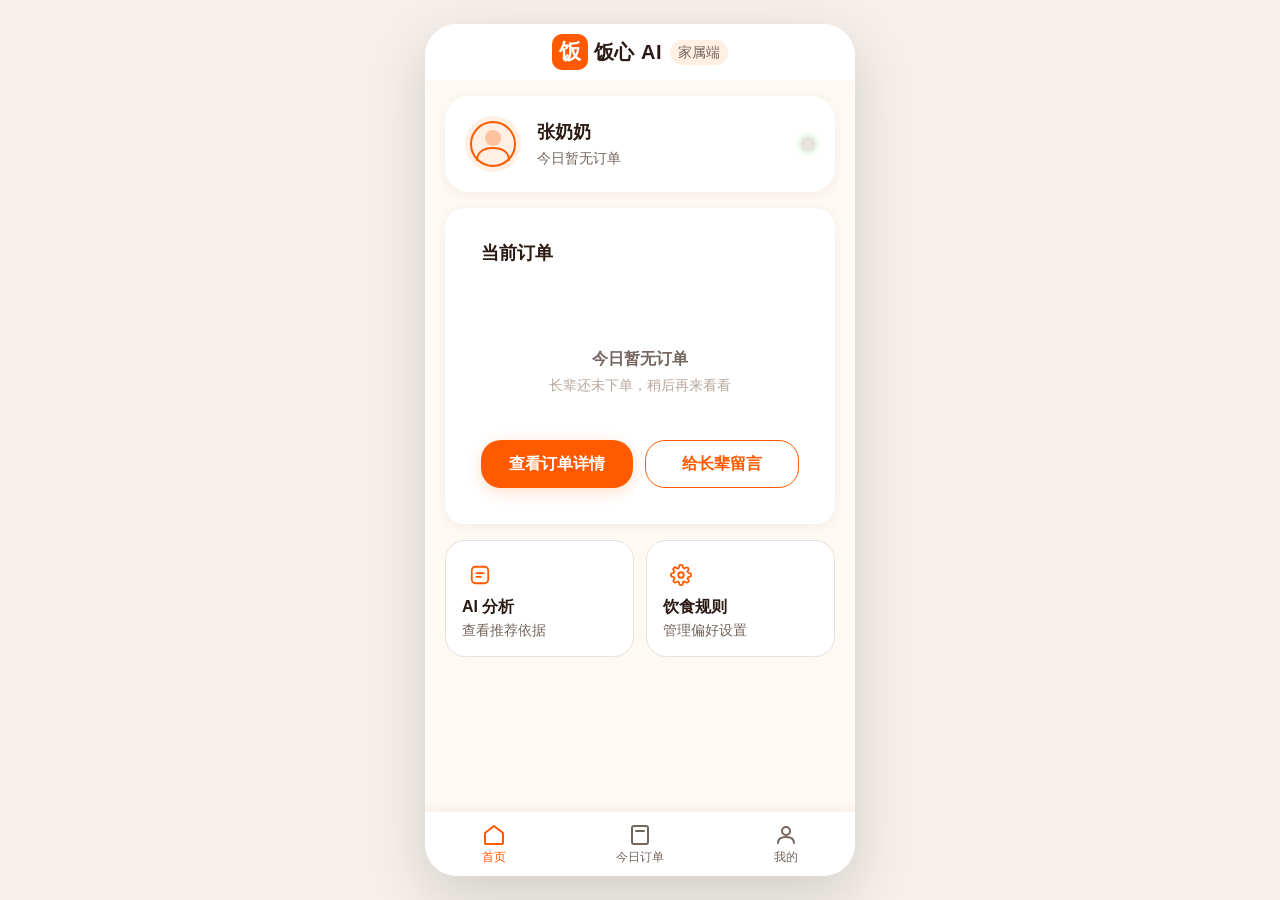
==== commit dc50af23: "v1.2.1: 全面适配手机端访问，底部导航稳健锚定，启动脚本新增局域网IP与一键重启 - 老人端/家属端响应式适配：手机全宽、100vh 兜底、aspect-ratio 高度兜底、viewport-" ====
--- a/frontend/family/index.html
+++ b/frontend/family/index.html
@@ -2,12 +2,12 @@
 <html lang="zh-CN">
 <head>
   <meta charset="UTF-8">
-  <meta name="viewport" content="width=device-width, initial-scale=1.0, user-scalable=no">
+  <meta name="viewport" content="width=device-width, initial-scale=1.0, viewport-fit=cover, user-scalable=no">
   <meta http-equiv="Cache-Control" content="no-cache, no-store, must-revalidate">
   <meta http-equiv="Pragma" content="no-cache">
   <meta http-equiv="Expires" content="0">
   <title>饭心 AI · 家属端</title>
-  <link rel="stylesheet" href="css/style.css?v=20260802u">
+  <link rel="stylesheet" href="css/style.css?v=20260813a">
 </head>
 <body>
 
@@ -15,6 +15,18 @@
 
   <!-- 共享 Toast -->
   <div class="toast" id="toast" style="display:none;"></div>
+
+  <!-- 服务器连接失败提示 -->
+  <div class="server-error-overlay" id="serverErrorOverlay" style="display:none;">
+    <div class="server-error-box">
+      <div class="server-error-icon">
+        <svg viewBox="0 0 48 48" width="46" height="46" fill="none"><circle cx="24" cy="24" r="20" stroke="#FF5A00" stroke-width="2"/><line x1="24" y1="13" x2="24" y2="26" stroke="#FF5A00" stroke-width="2.5" stroke-linecap="round"/><circle cx="24" cy="32" r="2.5" fill="#FF5A00"/></svg>
+      </div>
+      <p class="server-error-title">服务器连接失败</p>
+      <p class="server-error-desc">无法连接到服务器，请确认服务器已启动后重试</p>
+      <button class="server-error-btn" id="serverErrorBtn">我知道了</button>
+    </div>
+  </div>
 
   <!-- ============================================================ -->
   <!-- PAGE B-01: 今日状态                                              -->
@@ -739,7 +751,7 @@
 
 </div>
 
-<script src="js/api.js?v=20260802t"></script>
-<script src="js/app.js?v=20260802aa"></script>
+<script src="js/api.js?v=20260806a"></script>
+<script src="js/app.js?v=20260806a"></script>
 </body>
 </html>
--- a/frontend/family/css/style.css
+++ b/frontend/family/css/style.css
@@ -20,15 +20,15 @@
 
 *,*::before,*::after{box-sizing:border-box;margin:0;padding:0}
 html{font-size:16px;-webkit-text-size-adjust:100%;-webkit-tap-highlight-color:transparent}
-body{font-family:-apple-system,BlinkMacSystemFont,"PingFang SC","Microsoft YaHei",sans-serif;background:#F5F0EB;color:var(--color-text-primary);line-height:var(--leading-normal);-webkit-font-smoothing:antialiased;overflow-x:hidden;min-height:100dvh}
-.app-container{width:100%;max-width:430px;min-height:100dvh;margin:0 auto;background:var(--color-canvas);position:relative;overflow:hidden}
+body{font-family:-apple-system,BlinkMacSystemFont,"PingFang SC","Microsoft YaHei",sans-serif;background:#F5F0EB;color:var(--color-text-primary);line-height:var(--leading-normal);-webkit-font-smoothing:antialiased;overflow-x:hidden;min-height:100vh;min-height:100dvh}
+.app-container{width:100%;max-width:430px;min-height:100vh;min-height:100dvh;margin:0 auto;background:var(--color-canvas);position:relative;overflow:hidden}
 button:focus-visible,input:focus-visible{outline:2px solid var(--color-primary);outline-offset:2px}
-@media(min-width:768px){body{display:flex;align-items:center;justify-content:center;padding:24px}.app-container{border-radius:32px;box-shadow:0 20px 60px rgba(0,0,0,.15);min-height:min(100dvh - 48px,932px)}}
+@media(min-width:768px){body{display:flex;align-items:center;justify-content:center;padding:24px}.app-container{border-radius:32px;box-shadow:0 20px 60px rgba(0,0,0,.15);min-height:min(100vh - 48px,932px);min-height:min(100dvh - 48px,932px)}.app-container .page--active{min-height:min(100vh - 48px,932px);min-height:min(100dvh - 48px,932px)}}
 
 /* 页面切换 — 所有页面统一尺寸 */
 .page{display:none;animation:pageIn .3s ease-out}
-.page--active{display:flex;flex-direction:column;min-height:100dvh}
-@keyframes pageIn{from{opacity:0;transform:translateY(4px)}to{opacity:1;transform:translateY(0)}}
+.page--active{display:flex;flex-direction:column;min-height:100vh;min-height:100dvh}
+@keyframes pageIn{from{opacity:0}to{opacity:1}}
 
 /* Toast */
 .toast{position:fixed;top:80px;left:50%;transform:translateX(-50%);z-index:300;background:var(--color-text-primary);color:white;font-size:var(--text-body);font-weight:var(--weight-medium);padding:var(--space-md) var(--space-xl);border-radius:var(--radius-full);box-shadow:0 4px 16px rgba(0,0,0,.2);pointer-events:none;opacity:0;transition:opacity var(--duration-normal);white-space:nowrap}
@@ -144,7 +144,7 @@
 /* ============================================================
    PAGE B-04: 家属留言
    ============================================================ */
-.message-thread{flex:1;padding:var(--space-lg) var(--space-xl) 80px;min-height:calc(100dvh - 180px);overflow-y:auto}
+.message-thread{flex:1;padding:var(--space-lg) var(--space-xl) 80px;min-height:calc(100vh - 180px);min-height:calc(100dvh - 180px);overflow-y:auto}
 .msg-empty{display:flex;flex-direction:column;align-items:center;justify-content:center;padding:var(--space-5xl) 0}.msg-empty-icon{margin-bottom:var(--space-lg)}.msg-empty-text{font-size:var(--text-body);font-weight:var(--weight-semibold);color:var(--color-text-secondary)}.msg-empty-hint{font-size:var(--text-caption);color:var(--color-text-placeholder);margin-top:4px}
 
 /* 消息气泡 */
@@ -282,6 +282,10 @@
 .today-orders-header{padding:var(--space-lg) var(--space-xl) 0;font-size:var(--text-caption);font-weight:var(--weight-semibold);color:var(--color-text-secondary)}
 .today-orders-list{padding:var(--space-md) var(--space-xl) var(--space-4xl);display:flex;flex-direction:column;gap:var(--space-md)}
 .today-order-card{background:var(--color-surface);border-radius:var(--radius-lg);padding:var(--space-lg);box-shadow:var(--shadow-card)}
+.too-row{display:flex;align-items:center;gap:var(--space-md)}
+.too-imgwrap{width:56px;height:56px;border-radius:var(--radius-md);overflow:hidden;flex-shrink:0;background:#FFF9F4}
+.too-img{width:100%;height:100%;object-fit:cover;display:block}
+.too-info{flex:1;min-width:0}
 .too-top{display:flex;align-items:center;justify-content:space-between;gap:var(--space-md);margin-bottom:var(--space-sm)}
 .too-meal{font-size:var(--text-body);font-weight:var(--weight-semibold);color:var(--color-text-primary)}
 .too-status{font-size:12px;font-weight:var(--weight-semibold);color:var(--color-primary);background:var(--color-primary-light);padding:3px 10px;border-radius:var(--radius-full);flex-shrink:0}
@@ -294,3 +298,12 @@
 .too-rule--pass{color:var(--color-success)}
 .too-rule--warn{color:var(--color-warning)}
 .too-time{font-variant-numeric:tabular-nums}
+
+/* 服务器连接失败提示 */
+.server-error-overlay{position:fixed;top:0;left:0;right:0;bottom:0;z-index:1350;background:rgba(43,26,19,.5);display:flex;align-items:center;justify-content:center;padding:var(--space-xl)}
+.server-error-box{background:var(--color-surface);border-radius:var(--radius-xl);padding:var(--space-3xl) var(--space-2xl);max-width:340px;width:100%;text-align:center;box-shadow:0 12px 40px rgba(0,0,0,.25)}
+.server-error-icon{margin-bottom:var(--space-md)}
+.server-error-title{font-size:var(--text-h2);font-weight:var(--weight-bold);color:var(--color-text-primary);margin-bottom:var(--space-md)}
+.server-error-desc{font-size:var(--text-caption);line-height:1.6;color:var(--color-text-secondary);margin-bottom:var(--space-xl)}
+.server-error-btn{width:100%;padding:14px;font-size:var(--text-body);font-weight:var(--weight-bold);color:#fff;background:var(--color-primary);border:none;border-radius:var(--radius-full);cursor:pointer;transition:background var(--duration-fast)}
+.server-error-btn:active{background:var(--color-primary-press)}
